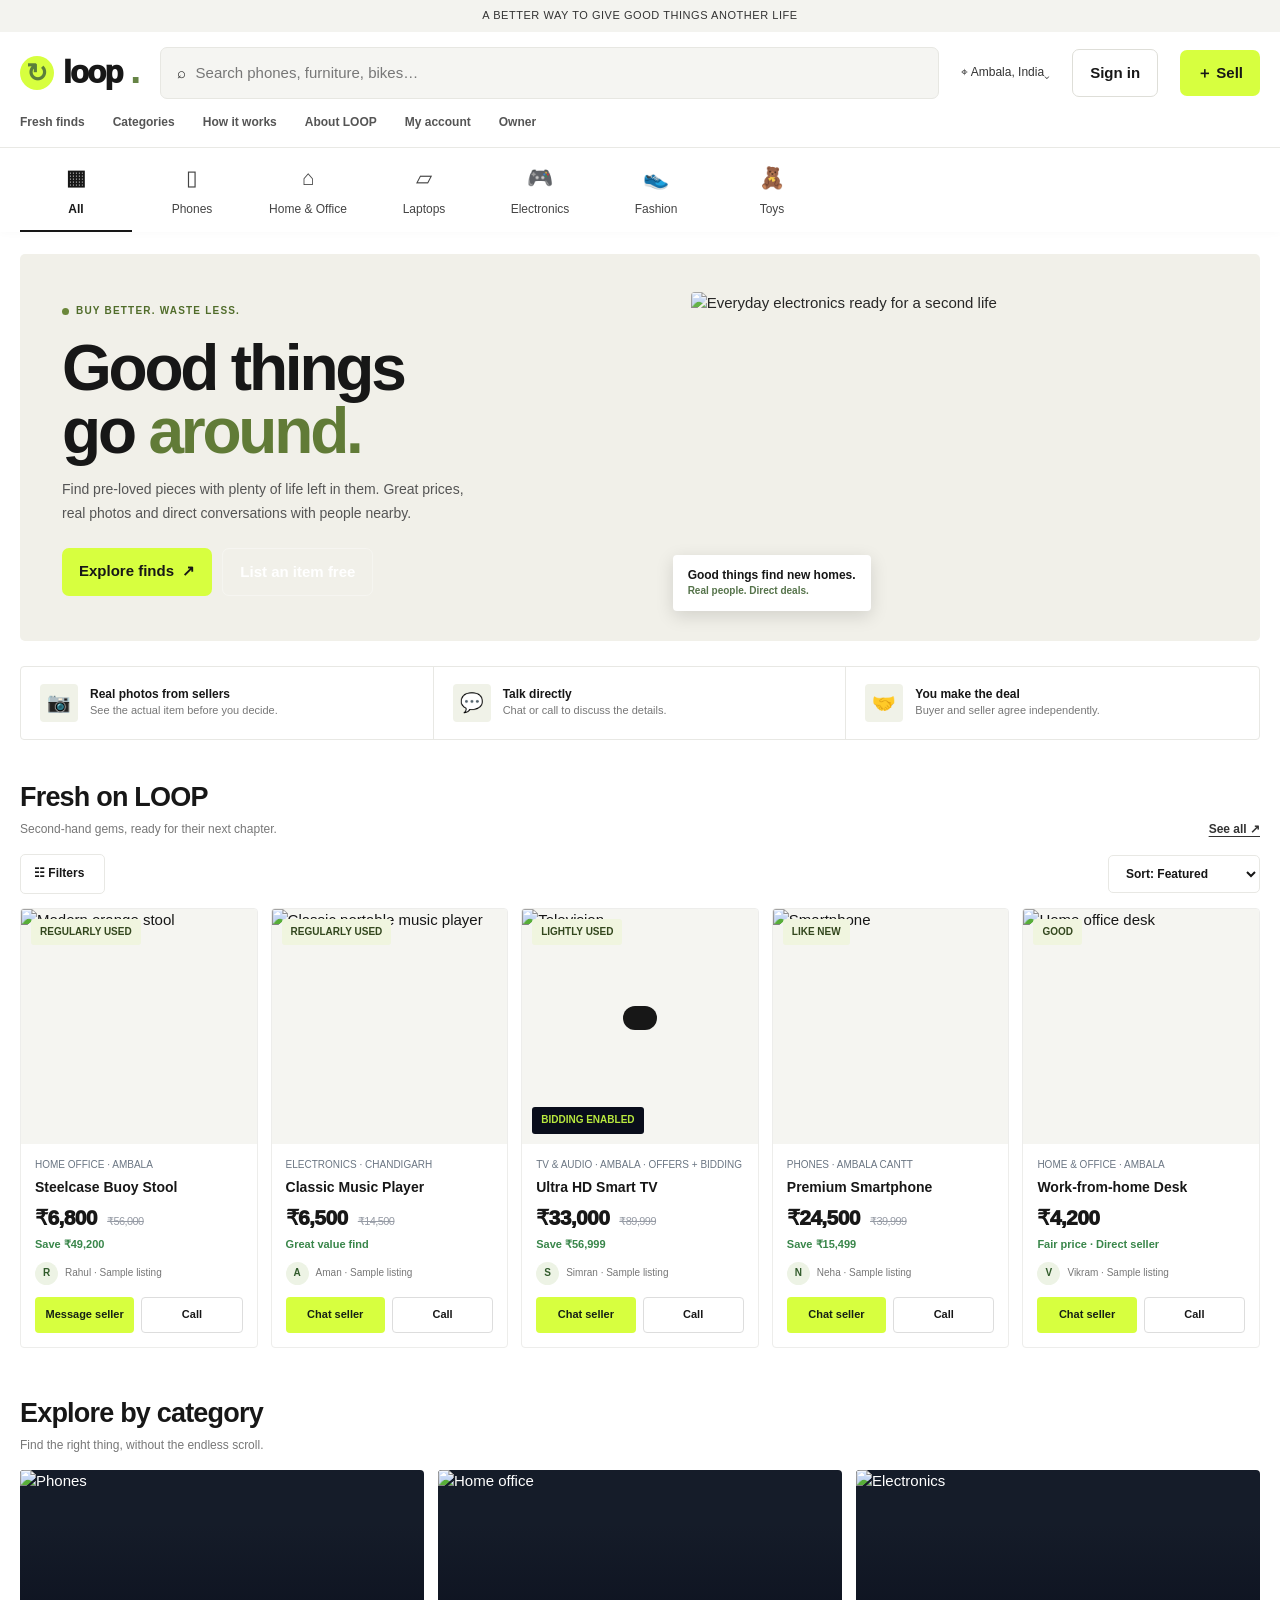
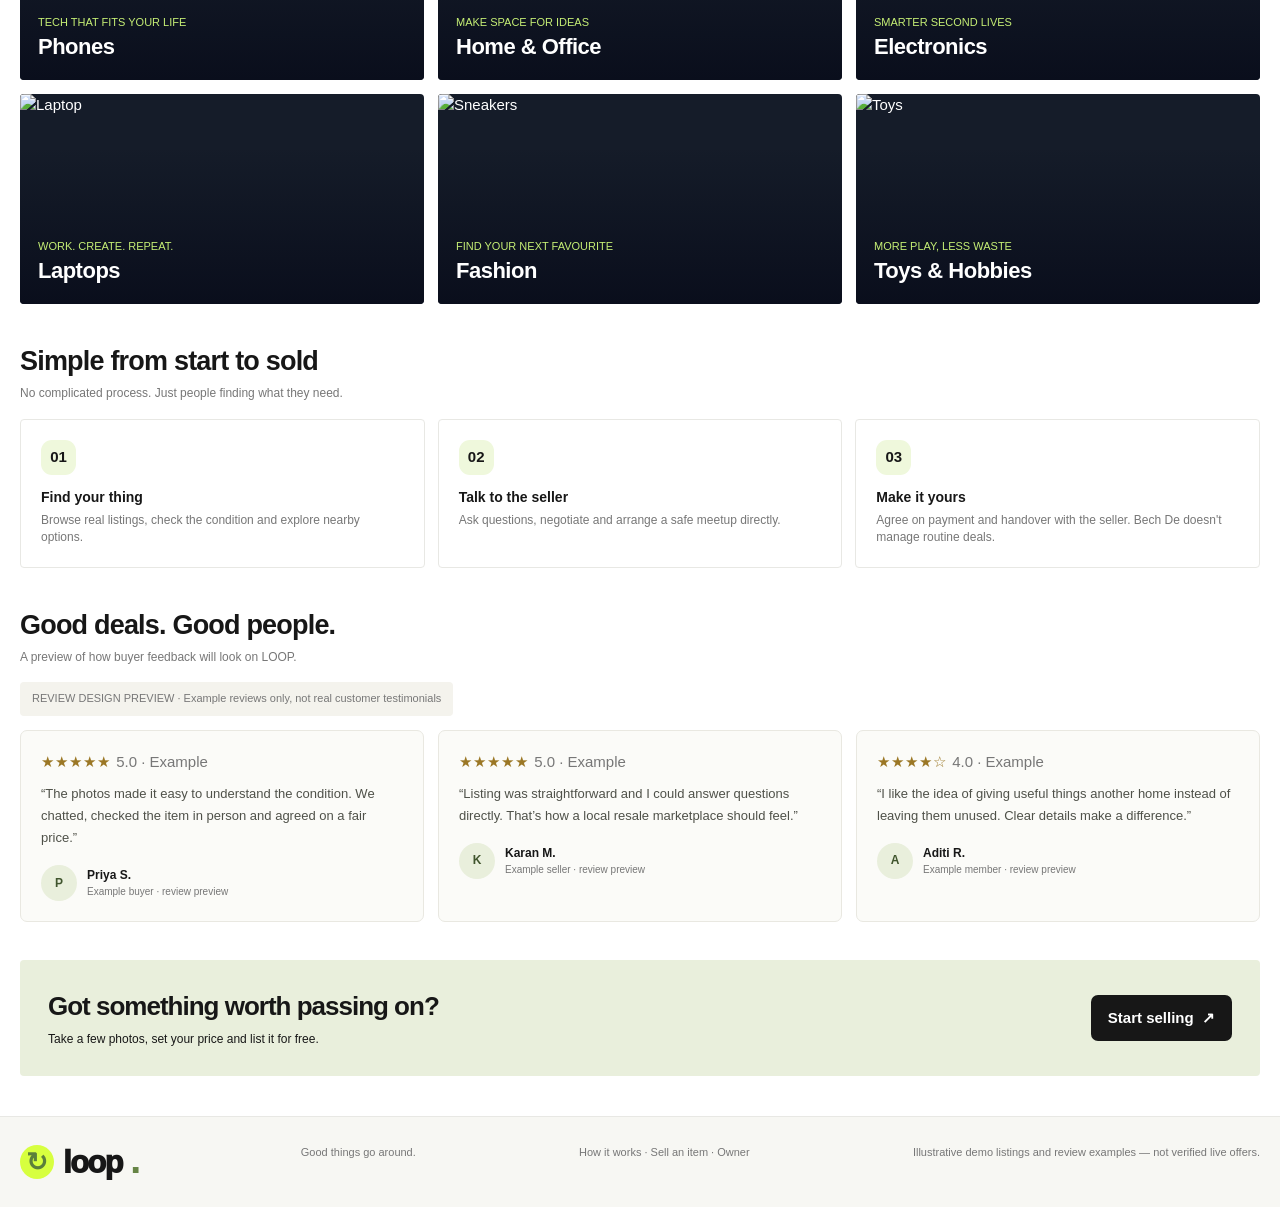
==== index.html @ b50d49a6 "Rebrand storefront to LOOP with demo review section" ====
<!doctype html>
<html lang="en"><head><meta charset="utf-8"><meta name="viewport" content="width=device-width,initial-scale=1"><meta name="theme-color" content="#14251c"><title>LOOP — Good things go around.</title><meta name="description" content="Discover pre-loved finds near you on LOOP. Browse second-hand treasures, compare prices and connect directly with sellers.">
<style>
:root{--navy:#090d1b;--navy2:#121a30;--lime:#b8e83e;--green:#70bd4b;--ink:#151a27;--muted:#727988;--line:#e8eaf0;--paper:#fff;--bg:#f7f8fa}*{box-sizing:border-box}body{margin:0;background:var(--bg);color:var(--ink);font:15px/1.45 Inter,system-ui,-apple-system,Arial,sans-serif}a{color:inherit;text-decoration:none}button,input{font:inherit}button{cursor:pointer}.wrap{width:min(1240px,calc(100% - 32px));margin:auto}.topline{background:#070a14;color:#d7dce6;text-align:center;padding:7px 12px;font-size:11px;letter-spacing:.3px}.header{background:linear-gradient(110deg,#080b16,#121a30 75%,#263b26);color:#fff;position:sticky;top:0;z-index:50;box-shadow:0 5px 18px #0002}.headrow{display:flex;align-items:center;gap:18px;min-height:76px}.brand{font-size:30px;line-height:1;font-weight:950;letter-spacing:-1.8px;white-space:nowrap}.brand span{color:var(--lime)}.search{display:flex;align-items:center;gap:10px;flex:1;background:#ffffff12;border:1px solid #ffffff26;border-radius:30px;padding:0 17px}.search input{width:100%;background:transparent;border:0;outline:0;color:#fff;padding:13px 0}.search input::placeholder{color:#c0c6d4}.location{color:#e0e4ed;font-size:12px;white-space:nowrap}.btn{border:0;border-radius:25px;padding:12px 17px;font-weight:800}.lime{background:var(--lime);color:#101526}.light{background:#fff;color:#121827}.ghost{background:transparent;color:#fff;border:1px solid #ffffff45}.mobile-menu{display:none;background:none;color:white;border:0;font-size:25px}.nav{display:flex;gap:26px;align-items:center;overflow:auto;padding:0 0 15px;color:#d5d9e4;font-size:12px;font-weight:750;white-space:nowrap}.nav a:hover{color:var(--lime)}.categorybar{background:var(--navy);color:#fff;border-top:1px solid #ffffff12;position:sticky;top:76px;z-index:40}.categories{display:flex;justify-content:space-between;gap:10px;overflow:auto}.category{min-width:100px;text-align:center;padding:17px 10px 13px;color:#c8cbd5;font-size:12px;border-bottom:3px solid transparent}.category .emoji{display:block;font-size:22px;margin-bottom:7px}.category.active{border-color:#fff;color:#fff}.category:hover{color:var(--lime)}.hero{margin:18px auto 28px;display:grid;grid-template-columns:1fr .9fr;min-height:330px;border-radius:24px;overflow:hidden;background:radial-gradient(ellipse at 95% 10%,#8acb352e,transparent 30%),linear-gradient(115deg,#080b17,#121b32 75%,#263b29);color:#fff}.hero-copy{padding:40px 38px;align-self:center}.eyebrow{display:inline-flex;align-items:center;gap:7px;color:var(--lime);font-size:10px;font-weight:900;letter-spacing:1.5px;text-transform:uppercase}.dot{width:7px;height:7px;background:var(--lime);border-radius:50%}.hero h1{font-size:clamp(42px,5vw,68px);line-height:.98;letter-spacing:-3px;margin:16px 0}.hero h1 span{color:var(--lime)}.hero p{max-width:420px;color:#c5cad6;font-size:14px}.actions{display:flex;gap:10px;flex-wrap:wrap;margin-top:22px}.hero-visual{position:relative;min-height:300px;padding:20px 20px 20px 0;display:grid;place-items:center}.hero-visual img{width:100%;height:290px;object-fit:cover;border-radius:16px;opacity:.92}.float-card{position:absolute;bottom:32px;left:2px;background:#fff;color:var(--ink);padding:12px 15px;border-radius:13px;box-shadow:0 10px 30px #0003;font-size:12px;font-weight:800}.float-card small{display:block;color:#55734a;font-weight:600}.trustrow{display:grid;grid-template-columns:repeat(3,1fr);background:#fff;border:1px solid var(--line);border-radius:16px;margin-bottom:34px}.trust{padding:15px 18px;display:flex;align-items:center;gap:12px;border-right:1px solid var(--line)}.trust:last-child{border:0}.trust .icon{width:38px;height:38px;border-radius:12px;background:#eff8dc;display:grid;place-items:center;font-size:19px}.trust strong{display:block;font-size:12px}.trust small{display:block;color:var(--muted);font-size:11px}.section{margin:34px auto}.sectionhead{display:flex;justify-content:space-between;align-items:end;margin-bottom:16px}.toolsrow{display:flex;gap:8px;align-items:center;flex-wrap:wrap;margin:0 0 14px}.filterbtn,.sortselect{border:1px solid var(--line);background:#fff;color:var(--ink);border-radius:10px;padding:10px 13px;font-size:12px;font-weight:800}.filterbtn{display:flex;gap:7px;align-items:center}.sortselect{margin-left:auto}.filterpanel{display:none;background:#fff;border:1px solid var(--line);border-radius:14px;padding:14px;margin-bottom:14px}.filterpanel.open{display:block}.filtergrid{display:grid;grid-template-columns:repeat(3,minmax(0,1fr));gap:12px}.filtergrid label{display:block;font-size:11px;font-weight:800;margin-bottom:5px}.filtergrid input,.filtergrid select{width:100%;border:1px solid var(--line);border-radius:8px;padding:10px;background:#fff}.filteractions{display:flex;justify-content:flex-end;gap:8px;margin-top:12px}.filteractions button{border-radius:8px;padding:10px 14px;font-size:12px;font-weight:800;border:0}.applyfilters{background:var(--lime)}.clearfilters{background:#f0f2f5}.sectionhead h2{margin:0;font-size:25px;letter-spacing:-.8px}.sectionhead p{margin:4px 0 0;color:var(--muted);font-size:12px}.seeall{color:#245d9b;font-size:12px;font-weight:850}.crazy{display:grid;grid-auto-flow:column;grid-auto-columns:minmax(190px,1fr);gap:15px;overflow-x:auto;padding-bottom:8px}.product{background:#fff;border:1px solid var(--line);border-radius:17px;overflow:hidden;min-width:0;transition:transform .18s,box-shadow .18s}.product:hover{transform:translateY(-3px);box-shadow:0 12px 28px #15203b12}.product-image{height:220px;position:relative;background:#eceff2;display:block}.product-image img{width:100%;height:100%;object-fit:cover}.condition{position:absolute;top:10px;left:10px;background:#e1f6a9;color:#24391b;border-radius:8px;padding:6px 9px;font-size:10px;font-weight:900}.heart{position:absolute;right:10px;top:10px;border:0;border-radius:50%;width:34px;height:34px;background:#fff;font-size:18px}.product-info{padding:13px}.product-cat{font-size:10px;color:#6b7683}.product h3{font-size:14px;line-height:1.3;margin:6px 0 7px}.price{font-size:21px;font-weight:950;letter-spacing:-.5px}.oldprice{font-size:11px;color:#969ba5;text-decoration:line-through;font-weight:500;margin-left:5px}.save{color:#39864a;font-size:11px;font-weight:750;margin-top:3px}.sellerline{display:flex;align-items:center;gap:7px;margin-top:9px;font-size:10px;color:var(--muted)}.avatar{width:23px;height:23px;border-radius:50%;display:grid;place-items:center;background:#edf3e5;color:#315b2b;font-weight:900}.product-actions{display:flex;gap:7px;margin-top:12px}.product-actions button{flex:1;border-radius:8px;padding:9px 5px;font-size:11px;font-weight:800}.chat{border:0;background:var(--lime);color:#162116}.call{background:white;border:1px solid var(--line);color:var(--ink)}.categorygrid{display:grid;grid-template-columns:repeat(3,1fr);gap:14px}.categorytile{height:210px;position:relative;border-radius:17px;overflow:hidden;background:#151c29;color:#fff}.categorytile img{width:100%;height:100%;object-fit:cover;transition:transform .3s}.categorytile:hover img{transform:scale(1.04)}.categorytile:after{content:"";position:absolute;inset:25% 0 0;background:linear-gradient(transparent,#090d1bed)}.tiletext{position:absolute;z-index:1;bottom:17px;left:18px}.tiletext small{color:#c6ef75;font-size:11px}.tiletext strong{display:block;font-size:22px;letter-spacing:-.5px}.steps{display:grid;grid-template-columns:repeat(3,1fr);gap:13px}.step{background:#fff;border:1px solid var(--line);border-radius:15px;padding:20px}.step b{display:grid;place-items:center;width:35px;height:35px;border-radius:11px;background:#eff8dc}.step h3{font-size:14px;margin:12px 0 5px}.step p{font-size:12px;color:var(--muted);margin:0}.sellbanner{background:var(--lime);border-radius:20px;padding:28px;display:flex;align-items:center;justify-content:space-between;gap:20px}.sellbanner h2{margin:0;font-size:26px;letter-spacing:-1px}.sellbanner p{margin:5px 0 0;font-size:12px}.darkbtn{background:var(--navy);color:#fff}.footer{background:#fff;border-top:1px solid var(--line);margin-top:40px;padding:28px 0;color:var(--muted);font-size:11px}.footrow{display:flex;justify-content:space-between;gap:18px;flex-wrap:wrap}.toast{position:fixed;bottom:20px;left:50%;transform:translate(-50%,150px);transition:.2s;background:var(--navy);color:#fff;padding:12px 17px;border-radius:12px;z-index:20;max-width:90%;text-align:center}.toast.show{transform:translate(-50%,0)}@media(max-width:800px){.header{position:sticky;top:0}.categorybar{top:62px}.wrap{width:calc(100% - 24px)}.headrow{gap:10px;min-height:68px}.brand{font-size:25px}.location,.signin{display:none}.mobile-menu{display:block}.nav{gap:18px}.hero{grid-template-columns:1fr}.hero-copy{padding:30px 24px 5px}.hero h1{font-size:51px}.hero-visual{min-height:240px;padding:14px}.hero-visual img{height:220px}.float-card{left:25px;bottom:25px}.trustrow{grid-template-columns:1fr}.trust{border-right:0;border-bottom:1px solid var(--line)}.trust:last-child{border-bottom:0}.categorygrid{grid-template-columns:repeat(2,1fr)}.categorytile{height:185px}.steps{grid-template-columns:1fr}}@media(max-width:520px){.filtergrid{grid-template-columns:1fr}.topline{display:none}.categorybar{top:62px}.topline{font-size:10px}.headrow{min-height:62px}.search{padding:0 12px}.search input{font-size:12px}.nav{padding-bottom:12px;font-size:11px}.category{min-width:76px;padding:13px 7px 10px;font-size:10px}.category .emoji{font-size:20px}.hero{margin-top:12px;border-radius:18px}.hero-copy{padding:25px 18px 2px}.hero h1{font-size:47px;letter-spacing:-2.4px}.hero p{font-size:13px}.hero-visual{min-height:210px}.hero-visual img{height:195px}.float-card{font-size:10px}.sectionhead h2{font-size:22px}.crazy{grid-auto-columns:68%;gap:10px}.product-image{height:205px}.categorygrid{gap:9px}.categorytile{height:170px;border-radius:13px}.tiletext{left:12px;bottom:12px}.tiletext strong{font-size:18px}.sellbanner{padding:21px;align-items:flex-start;flex-direction:column}.sellbanner h2{font-size:23px}}

/* LOOP marketplace refresh — clean editorial design, real photography, existing functionality retained */
:root{--navy:#171717;--navy2:#292929;--lime:#d7ff3f;--green:#5c7c37;--ink:#171717;--muted:#777;--line:#e8e8e4;--bg:#fff;--paper:#fff}
body{background:#fff;color:#171717;font-family:Inter,Arial,sans-serif}
.topline{background:#f3f3ef;color:#333;padding:8px 12px;font-size:11px;letter-spacing:.55px}
.header{background:#fff;color:#171717;box-shadow:0 1px 0 #e9e9e5;position:sticky;top:0}
.headrow{min-height:82px;gap:22px}
.brand{color:#171717;font-size:31px;letter-spacing:-1.7px;display:flex;align-items:center;gap:9px}
.brand span{color:#5b7f3b}
.search{background:#f5f5f2;border:1px solid #e7e7e2;border-radius:7px;padding:0 16px;color:#222}
.search input{color:#171717;padding:14px 0}
.search input::placeholder{color:#777}
.location{color:#333;font-size:12px}
.btn{border-radius:7px}
.lime{background:#d7ff3f;color:#171717}
.light{background:#fff;color:#171717;border:1px solid #deded8}
.ghost{color:#fff;border-color:#ffffff55}
.nav{padding:0 0 16px;color:#555;gap:28px}
.nav a:hover{color:#57722d}
.categorybar{background:#fff;color:#171717;border-top:1px solid #eee;box-shadow:0 2px 8px #00000005;top:82px}
.categories{justify-content:flex-start;gap:4px}
.category{min-width:112px;color:#444;padding:15px 12px 12px;border-bottom:2px solid transparent}
.category .emoji{font-size:21px;filter:grayscale(.2)}
.category.active{border-color:#171717;color:#171717;font-weight:900}
.category:hover{color:#5b782e}
.hero{margin:22px auto 25px;min-height:350px;border-radius:5px;background:#f1f0e9;color:#171717;grid-template-columns:1fr .9fr;overflow:hidden}
.hero-copy{padding:45px 42px}
.eyebrow{color:#506c2a;letter-spacing:1.2px}
.dot{background:#6b873a}
.hero h1{font-size:clamp(43px,5vw,66px);letter-spacing:-3.2px}
.hero h1 span{color:#617b37}
.hero p{color:#555;line-height:1.7}
.hero-visual{padding:18px;min-height:320px}
.hero-visual img{height:310px;border-radius:4px;object-fit:cover}
.float-card{left:0;bottom:30px;border-radius:4px;box-shadow:0 5px 18px #0002}
.trustrow{border-radius:4px;box-shadow:none}
.trust{padding:17px 19px}
.trust .icon{border-radius:4px;background:#f0f2e8}
.section{margin:38px auto}
.sectionhead h2{font-size:27px;letter-spacing:-.8px}
.sectionhead p{color:#777}
.seeall{color:#333;text-decoration:underline;text-underline-offset:3px}
.filterbtn,.sortselect{border-radius:5px}
.filterpanel{border-radius:5px}
.crazy{grid-auto-columns:minmax(205px,1fr);gap:13px}
.product{border:1px solid #ededeb;border-radius:4px;box-shadow:none}
.product:hover{transform:translateY(-2px);box-shadow:0 7px 22px #0000000c}
.product-image{height:235px;background:#f5f5f1}
.condition{border-radius:3px;background:#f0f5df;color:#33471e}
.heart{border:1px solid #eee}
.product-info{padding:14px}
.product h3{font-size:14px;font-weight:650}
.price{font-size:21px;letter-spacing:-.6px}
.product-actions button{border-radius:4px}
.chat{background:#d7ff3f}
.call{border-color:#ddd}
.categorytile{border-radius:4px}
.steps .step{border-radius:4px}
.sellbanner{background:#e9efdc;border-radius:4px}
.darkbtn{background:#171717;color:#fff}
.footer{background:#f7f7f3}
@media(max-width:800px){
 .headrow{min-height:68px}
 .categorybar{top:68px}
 .hero{grid-template-columns:1fr}
 .hero-copy{padding:30px 24px 8px}
 .hero-visual{padding:14px;min-height:235px}
 .hero-visual img{height:220px}
}
@media(max-width:520px){
 .headrow{min-height:62px}
 .categorybar{top:62px}
 .hero{margin-top:12px}
 .hero-copy{padding:25px 18px 3px}
 .hero h1{font-size:47px}
 .hero-visual{min-height:210px}
 .hero-visual img{height:195px}
 .crazy{grid-auto-columns:72%;gap:10px}
 .product-image{height:205px}
}

.loopmark{display:inline-grid;place-items:center;width:34px;height:34px;border-radius:50%;background:#d7ff3f;color:#18231a;font-size:26px;font-weight:900;line-height:1;letter-spacing:0}.brand>span:last-child{color:#668445}.reviewgrid{display:grid;grid-template-columns:repeat(3,1fr);gap:14px}.reviewcard{border:1px solid #e9e8e1;background:#fbfbf8;padding:20px;border-radius:7px}.reviewcard p{font-size:13px;line-height:1.7;color:#4f5149;margin:10px 0 16px}.reviewby{display:flex;align-items:center;gap:10px;font-size:12px;font-weight:800}.reviewby small{display:block;color:#777;font-weight:500}.reviewavatar{width:36px;height:36px;border-radius:50%;display:grid;place-items:center;background:#e9efdc;color:#40552d;font-weight:900}.demo-note{font-size:11px;color:#777;background:#f4f3ed;padding:9px 12px;border-radius:4px;display:inline-block;margin-bottom:14px}.stars{color:#9b7725;letter-spacing:1px}@media(max-width:800px){.reviewgrid{grid-template-columns:1fr}}</style></head><body>
<div class="topline">A BETTER WAY TO GIVE GOOD THINGS ANOTHER LIFE</div>
<header class="header"><div class="wrap"><div class="headrow"><a class="brand" href="index.html"><span class="loopmark" aria-hidden="true">↻</span>loop<span>.</span></a><label class="search">⌕ <input id="search" placeholder="Search phones, furniture, bikes…"></label><div class="location">⌖ <span id="locLabel">Ambala, India</span>⌄</div><a class="btn light signin" href="auth.html">Sign in</a><a class="btn lime" href="seller.html">＋ Sell</a><button class="mobile-menu" onclick="toast('Menu: Browse · Sell · Help · My account')" aria-label="Open menu">☰</button></div><nav class="nav"><a href="#fresh">Fresh finds</a><a href="#categories">Categories</a><a href="#how">How it works</a><a href="workflow.html">About LOOP</a><a href="account.html">My account</a><a href="admin.html">Owner</a></nav></div></header>
<div class="categorybar"><div class="wrap categories"><a class="category active" data-filter="all" href="#fresh"><span class="emoji">▦</span>All</a><a class="category" data-filter="phones" href="#fresh"><span class="emoji">▯</span>Phones</a><a class="category" data-filter="home" href="#fresh"><span class="emoji">⌂</span>Home & Office</a><a class="category" data-filter="laptops" href="#fresh"><span class="emoji">▱</span>Laptops</a><a class="category" data-filter="electronics" href="#fresh"><span class="emoji">🎮</span>Electronics</a><a class="category" data-filter="fashion" href="#fresh"><span class="emoji">👟</span>Fashion</a><a class="category" data-filter="toys" href="#fresh"><span class="emoji">🧸</span>Toys</a></div></div>
<main class="wrap">
<section class="hero"><div class="hero-copy"><div class="eyebrow"><span class="dot"></span> BUY BETTER. WASTE LESS.</div><h1>Good things<br>go <span>around.</span></h1><p>Find pre-loved pieces with plenty of life left in them. Great prices, real photos and direct conversations with people nearby.</p><div class="actions"><a class="btn lime" href="#fresh">Explore finds&nbsp; ↗</a><a class="btn ghost" href="seller.html">List an item free</a></div></div><div class="hero-visual"><img src="https://images.unsplash.com/photo-1498049794561-7780e7231661?auto=format&fit=crop&w=1100&q=85" alt="Everyday electronics ready for a second life"><div class="float-card">Good things find new homes.<small>Real people. Direct deals.</small></div></div></section>
<div class="trustrow"><div class="trust"><div class="icon">📷</div><div><strong>Real photos from sellers</strong><small>See the actual item before you decide.</small></div></div><div class="trust"><div class="icon">💬</div><div><strong>Talk directly</strong><small>Chat or call to discuss the details.</small></div></div><div class="trust"><div class="icon">🤝</div><div><strong>You make the deal</strong><small>Buyer and seller agree independently.</small></div></div></div>
<section class="section" id="fresh"><div class="sectionhead"><div><h2>Fresh on LOOP</h2><p>Second-hand gems, ready for their next chapter.</p></div><a class="seeall" href="#fresh" onclick="clearFilter(event)">See all ↗</a></div><div class="toolsrow"><button class="filterbtn" onclick="toggleFilters()">☷ Filters <span id="filterCount"></span></button><select class="sortselect" id="sortSelect" aria-label="Sort listings" onchange="sortProducts()"><option value="featured">Sort: Featured</option><option value="price-low">Price: Low to high</option><option value="price-high">Price: High to low</option><option value="name">Name: A to Z</option></select></div><div class="filterpanel" id="filterPanel"><div class="filtergrid"><div><label for="minPrice">Minimum price (₹)</label><input id="minPrice" type="number" min="0" placeholder="₹0"></div><div><label for="maxPrice">Maximum price (₹)</label><input id="maxPrice" type="number" min="0" placeholder="No limit"></div><div><label for="conditionFilter">Condition</label><select id="conditionFilter"><option value="">Any condition</option><option value="LIKE NEW">Like new</option><option value="LIGHTLY USED">Lightly used</option><option value="REGULARLY USED">Regularly used</option><option value="GOOD">Good</option></select></div></div><div class="filteractions"><button class="clearfilters" onclick="resetFilters()">Clear all</button><button class="applyfilters" onclick="applyFilters()">Show results</button></div></div><div class="crazy" id="products">
<article class="product" data-category="home" data-name="steelcase buoy orange stool home office chair" data-price="6800" data-condition="REGULARLY USED"><a href="product.html?id=buoy" class="product-image"><img src="https://images.unsplash.com/photo-1592078615290-033ee584e267?auto=format&fit=crop&w=700&q=85" alt="Modern orange stool"><span class="condition">REGULARLY USED</span></a><div class="product-info"><div class="product-cat">HOME OFFICE · AMBALA</div><h3>Steelcase Buoy Stool</h3><div class="price">₹6,800 <span class="oldprice">₹56,000</span></div><div class="save">Save ₹49,200</div><div class="sellerline"><span class="avatar">R</span> Rahul · Sample listing</div><div class="product-actions"><button class="chat" onclick="contact('chat','Rahul')">Message seller</button><button class="call" onclick="contact('call','Rahul')">Call</button></div></div></article>
<article class="product" data-category="electronics" data-name="apple ipod classic music player electronics" data-price="6500" data-condition="REGULARLY USED"><a href="product.html?id=ipod" class="product-image"><img src="https://images.unsplash.com/photo-1593078166038-4a7e8e4b1a13?auto=format&fit=crop&w=700&q=85" alt="Classic portable music player"><span class="condition">REGULARLY USED</span></a><div class="product-info"><div class="product-cat">ELECTRONICS · CHANDIGARH</div><h3>Classic Music Player</h3><div class="price">₹6,500 <span class="oldprice">₹14,500</span></div><div class="save">Great value find</div><div class="sellerline"><span class="avatar">A</span> Aman · Sample listing</div><div class="product-actions"><button class="chat" onclick="contact('chat','Aman')">Chat seller</button><button class="call" onclick="contact('call','Aman')">Call</button></div></div></article>
<article class="product" data-category="electronics" data-name="tcl ultra hd television tv electronics" data-price="33000" data-condition="LIGHTLY USED"><a href="product.html?id=tv&offers=1&bidding=1&start=10000" class="product-image"><img src="https://images.unsplash.com/photo-1593359677879-a4bb92f829d1?auto=format&fit=crop&w=700&q=85" alt="Television"><span class="condition">LIGHTLY USED</span><span class="condition" style="top:auto;bottom:10px;background:#090d1b;color:#b8e83e">BIDDING ENABLED</span></a><div class="product-info"><div class="product-cat">TV & AUDIO · AMBALA · OFFERS + BIDDING</div><h3>Ultra HD Smart TV</h3><div class="price">₹33,000 <span class="oldprice">₹89,999</span></div><div class="save">Save ₹56,999</div><div class="sellerline"><span class="avatar">S</span> Simran · Sample listing</div><div class="product-actions"><button class="chat" onclick="contact('chat','Simran')">Chat seller</button><button class="call" onclick="contact('call','Simran')">Call</button></div></div></article>
<article class="product" data-category="phones" data-name="orange smartphone phone mobile" data-price="24500" data-condition="LIKE NEW"><a href="product.html?id=phone" class="product-image"><img src="https://images.unsplash.com/photo-1592750475338-74b7b21085ab?auto=format&fit=crop&w=700&q=85" alt="Smartphone"><span class="condition">LIKE NEW</span></a><div class="product-info"><div class="product-cat">PHONES · AMBALA CANTT</div><h3>Premium Smartphone</h3><div class="price">₹24,500 <span class="oldprice">₹39,999</span></div><div class="save">Save ₹15,499</div><div class="sellerline"><span class="avatar">N</span> Neha · Sample listing</div><div class="product-actions"><button class="chat" onclick="contact('chat','Neha')">Chat seller</button><button class="call" onclick="contact('call','Neha')">Call</button></div></div></article>
<article class="product" data-category="home" data-name="wooden desk office table furniture" data-price="4200" data-condition="GOOD"><a href="product.html?id=desk" class="product-image"><img src="https://images.unsplash.com/photo-1497366754035-f200968a6e72?auto=format&fit=crop&w=700&q=85" alt="Home office desk"><span class="condition">GOOD</span></a><div class="product-info"><div class="product-cat">HOME & OFFICE · AMBALA</div><h3>Work-from-home Desk</h3><div class="price">₹4,200</div><div class="save">Fair price · Direct seller</div><div class="sellerline"><span class="avatar">V</span> Vikram · Sample listing</div><div class="product-actions"><button class="chat" onclick="contact('chat','Vikram')">Chat seller</button><button class="call" onclick="contact('call','Vikram')">Call</button></div></div></article>
</div></section>
<section class="section" id="categories"><div class="sectionhead"><div><h2>Explore by category</h2><p>Find the right thing, without the endless scroll.</p></div></div><div class="categorygrid"><a class="categorytile" data-jump="phones" href="#fresh"><img src="https://images.unsplash.com/photo-1592750475338-74b7b21085ab?auto=format&fit=crop&w=800&q=80" alt="Phones"><span class="tiletext"><small>TECH THAT FITS YOUR LIFE</small><strong>Phones</strong></span></a><a class="categorytile" data-jump="home" href="#fresh"><img src="https://images.unsplash.com/photo-1497366754035-f200968a6e72?auto=format&fit=crop&w=800&q=80" alt="Home office"><span class="tiletext"><small>MAKE SPACE FOR IDEAS</small><strong>Home & Office</strong></span></a><a class="categorytile" data-jump="electronics" href="#fresh"><img src="https://images.unsplash.com/photo-1593359677879-a4bb92f829d1?auto=format&fit=crop&w=800&q=80" alt="Electronics"><span class="tiletext"><small>SMARTER SECOND LIVES</small><strong>Electronics</strong></span></a><a class="categorytile" data-jump="laptops" href="#fresh"><img src="https://images.unsplash.com/photo-1496181133206-80ce9b88a853?auto=format&fit=crop&w=800&q=80" alt="Laptop"><span class="tiletext"><small>WORK. CREATE. REPEAT.</small><strong>Laptops</strong></span></a><a class="categorytile" data-jump="fashion" href="#fresh"><img src="https://images.unsplash.com/photo-1542291026-7eec264c27ff?auto=format&fit=crop&w=800&q=80" alt="Sneakers"><span class="tiletext"><small>FIND YOUR NEXT FAVOURITE</small><strong>Fashion</strong></span></a><a class="categorytile" data-jump="toys" href="#fresh"><img src="https://images.unsplash.com/photo-1599629954294-14df9ecb6e6e?auto=format&fit=crop&w=800&q=80" alt="Toys"><span class="tiletext"><small>MORE PLAY, LESS WASTE</small><strong>Toys & Hobbies</strong></span></a></div></section>
<section class="section" id="how"><div class="sectionhead"><div><h2>Simple from start to sold</h2><p>No complicated process. Just people finding what they need.</p></div></div><div class="steps"><article class="step"><b>01</b><h3>Find your thing</h3><p>Browse real listings, check the condition and explore nearby options.</p></article><article class="step"><b>02</b><h3>Talk to the seller</h3><p>Ask questions, negotiate and arrange a safe meetup directly.</p></article><article class="step"><b>03</b><h3>Make it yours</h3><p>Agree on payment and handover with the seller. Bech De doesn't manage routine deals.</p></article></div></section>
<section class="section" id="community"><div class="sectionhead"><div><h2>Good deals. Good people.</h2><p>A preview of how buyer feedback will look on LOOP.</p></div></div><div class="demo-note">REVIEW DESIGN PREVIEW · Example reviews only, not real customer testimonials</div><div class="reviewgrid"><article class="reviewcard"><div class="stars">★★★★★ <span style="color:#777;letter-spacing:0">5.0 · Example</span></div><p>“The photos made it easy to understand the condition. We chatted, checked the item in person and agreed on a fair price.”</p><div class="reviewby"><span class="reviewavatar">P</span><span>Priya S.<small>Example buyer · review preview</small></span></div></article><article class="reviewcard"><div class="stars">★★★★★ <span style="color:#777;letter-spacing:0">5.0 · Example</span></div><p>“Listing was straightforward and I could answer questions directly. That’s how a local resale marketplace should feel.”</p><div class="reviewby"><span class="reviewavatar">K</span><span>Karan M.<small>Example seller · review preview</small></span></div></article><article class="reviewcard"><div class="stars">★★★★☆ <span style="color:#777;letter-spacing:0">4.0 · Example</span></div><p>“I like the idea of giving useful things another home instead of leaving them unused. Clear details make a difference.”</p><div class="reviewby"><span class="reviewavatar">A</span><span>Aditi R.<small>Example member · review preview</small></span></div></article></div></section><section class="sellbanner"><div><h2>Got something worth passing on?</h2><p>Take a few photos, set your price and list it for free.</p></div><a class="btn darkbtn" href="seller.html">Start selling&nbsp; ↗</a></section>
</main><footer class="footer"><div class="wrap footrow"><a class="brand" href="index.html"><span class="loopmark" aria-hidden="true">↻</span>loop<span>.</span></a><span>Good things go around.</span><span><a href="workflow.html">How it works</a> · <a href="seller.html">Sell an item</a> · <a href="admin.html">Owner</a></span><span>Illustrative demo listings and review examples — not verified live offers.</span></div></footer><div id="toast" class="toast"></div>
<script>
const toastEl=document.getElementById('toast');let timer;function toast(msg){toastEl.textContent=msg;toastEl.classList.add('show');clearTimeout(timer);timer=setTimeout(()=>toastEl.classList.remove('show'),2600)}function contact(type,name){toast(type==='chat'?'Chat with '+name+' will be available after account setup.':'Seller call will be enabled after verified contact details are connected.')}let activeCategory='all';function filter(cat){activeCategory=cat;document.querySelectorAll('.category[data-filter]').forEach(a=>a.classList.toggle('active',a.dataset.filter===cat));applyFilters()}document.querySelectorAll('[data-filter]').forEach(a=>a.addEventListener('click',()=>filter(a.dataset.filter)));document.querySelectorAll('[data-jump]').forEach(a=>a.addEventListener('click',()=>filter(a.dataset.jump)));document.getElementById('search').addEventListener('input',applyFilters);function toggleFilters(){document.getElementById('filterPanel').classList.toggle('open')}function applyFilters(){const q=document.getElementById('search').value.toLowerCase().trim(),min=Number(document.getElementById('minPrice').value)||0,max=document.getElementById('maxPrice').value===''?Infinity:Number(document.getElementById('maxPrice').value),cond=document.getElementById('conditionFilter').value;document.querySelectorAll('.product').forEach(p=>{const catOk=activeCategory==='all'||p.dataset.category===activeCategory||p.dataset.name.includes(activeCategory);const searchOk=p.dataset.name.includes(q)||p.dataset.category.includes(q);const price=Number(p.dataset.price);const priceOk=price>=min&&price<=max;const condOk=!cond||p.dataset.condition===cond;p.style.display=catOk&&searchOk&&priceOk&&condOk?'':'none'});document.getElementById('filterCount').textContent=(min>0||max<Infinity||cond)?'· active':'';sortProducts()}function sortProducts(){const box=document.getElementById('products'),items=[...box.querySelectorAll('.product')],mode=document.getElementById('sortSelect').value;items.sort((a,b)=>mode==='price-low'?Number(a.dataset.price)-Number(b.dataset.price):mode==='price-high'?Number(b.dataset.price)-Number(a.dataset.price):mode==='name'?a.querySelector('h3').textContent.localeCompare(b.querySelector('h3').textContent):0).forEach(p=>box.appendChild(p))}function resetFilters(){document.getElementById('minPrice').value='';document.getElementById('maxPrice').value='';document.getElementById('conditionFilter').value='';document.getElementById('search').value='';document.getElementById('sortSelect').value='featured';activeCategory='all';document.querySelectorAll('.category[data-filter]').forEach(a=>a.classList.toggle('active',a.dataset.filter==='all'));applyFilters()}function clearFilter(e){e.preventDefault();resetFilters()}
</script><script src="assets/config.js"></script><script type="module" src="assets/marketplace.js"></script></body></html>
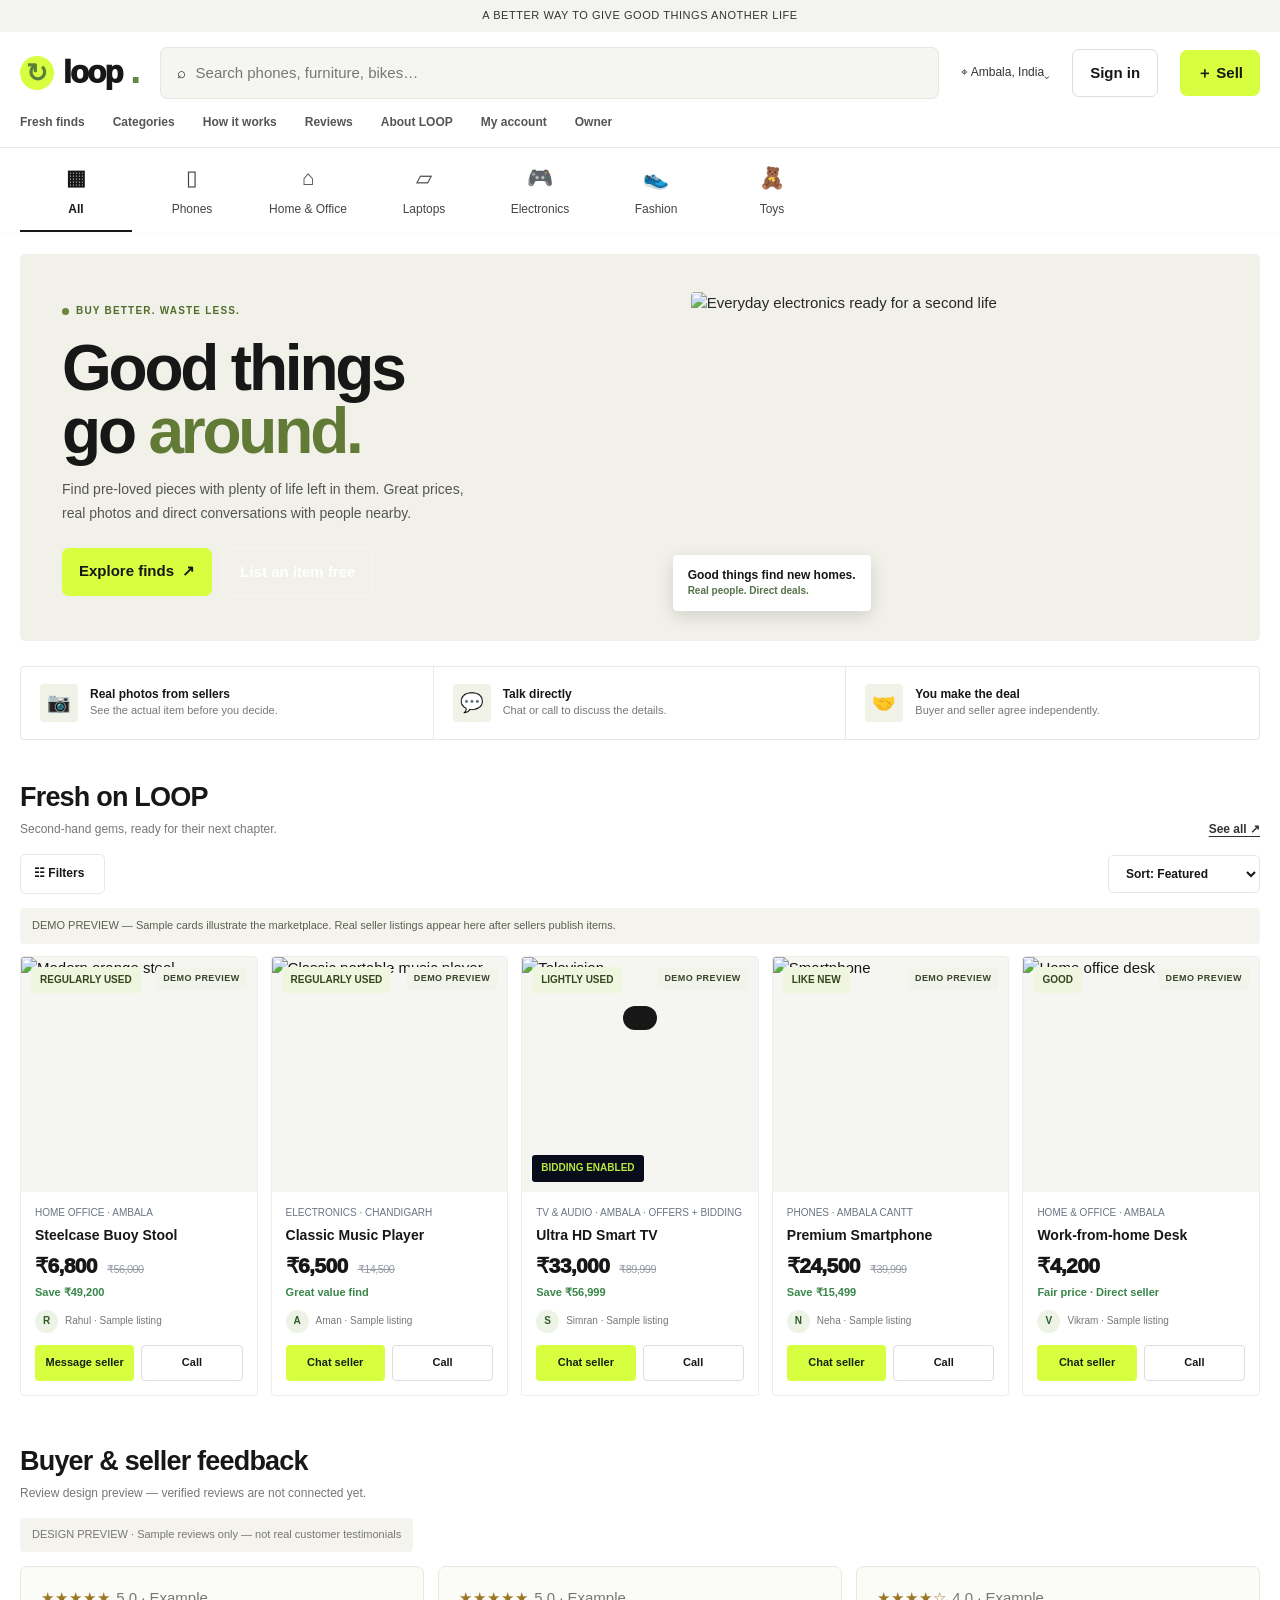
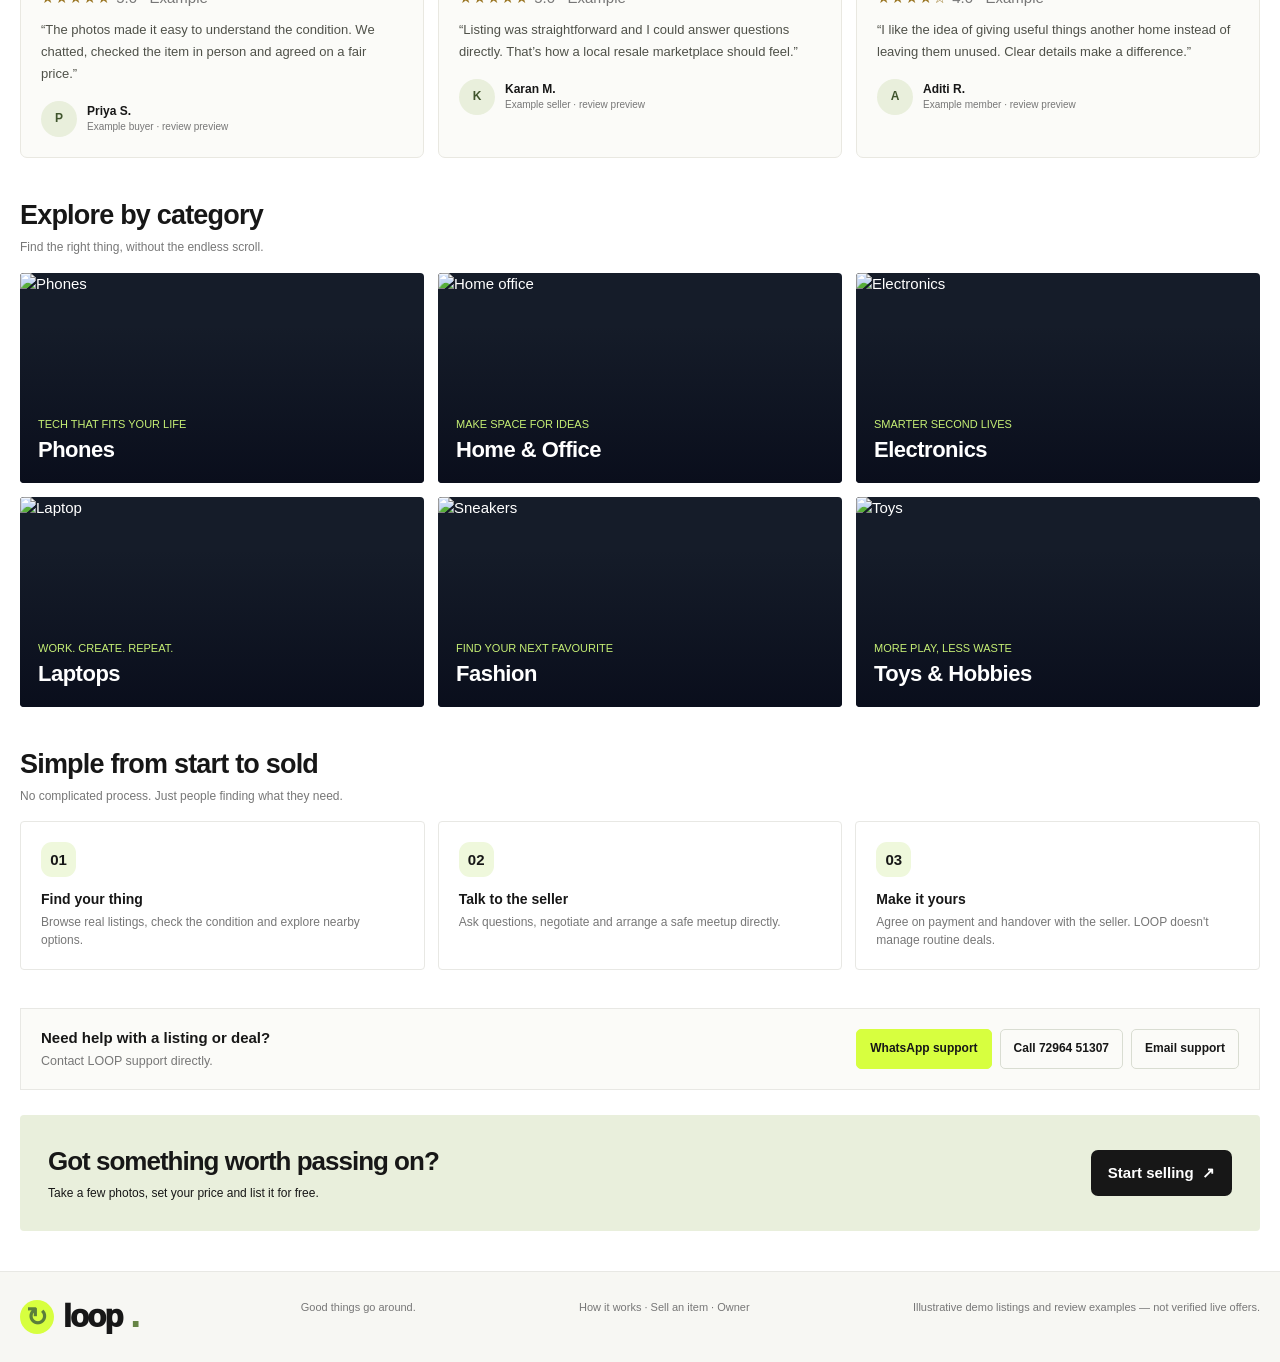
==== commit 7f3c7ded: "Unify LOOP branding, keep demo listings visible, add owner listing controls" ====
--- a/index.html
+++ b/index.html
@@ -83,23 +83,24 @@
  .product-image{height:205px}
 }
 
-.loopmark{display:inline-grid;place-items:center;width:34px;height:34px;border-radius:50%;background:#d7ff3f;color:#18231a;font-size:26px;font-weight:900;line-height:1;letter-spacing:0}.brand>span:last-child{color:#668445}.reviewgrid{display:grid;grid-template-columns:repeat(3,1fr);gap:14px}.reviewcard{border:1px solid #e9e8e1;background:#fbfbf8;padding:20px;border-radius:7px}.reviewcard p{font-size:13px;line-height:1.7;color:#4f5149;margin:10px 0 16px}.reviewby{display:flex;align-items:center;gap:10px;font-size:12px;font-weight:800}.reviewby small{display:block;color:#777;font-weight:500}.reviewavatar{width:36px;height:36px;border-radius:50%;display:grid;place-items:center;background:#e9efdc;color:#40552d;font-weight:900}.demo-note{font-size:11px;color:#777;background:#f4f3ed;padding:9px 12px;border-radius:4px;display:inline-block;margin-bottom:14px}.stars{color:#9b7725;letter-spacing:1px}@media(max-width:800px){.reviewgrid{grid-template-columns:1fr}}</style></head><body>
+.loopmark{display:inline-grid;place-items:center;width:34px;height:34px;border-radius:50%;background:#d7ff3f;color:#18231a;font-size:26px;font-weight:900;line-height:1;letter-spacing:0}.brand>span:last-child{color:#668445}.reviewgrid{display:grid;grid-template-columns:repeat(3,1fr);gap:14px}.reviewcard{border:1px solid #e9e8e1;background:#fbfbf8;padding:20px;border-radius:7px}.reviewcard p{font-size:13px;line-height:1.7;color:#4f5149;margin:10px 0 16px}.reviewby{display:flex;align-items:center;gap:10px;font-size:12px;font-weight:800}.reviewby small{display:block;color:#777;font-weight:500}.reviewavatar{width:36px;height:36px;border-radius:50%;display:grid;place-items:center;background:#e9efdc;color:#40552d;font-weight:900}.demo-note{font-size:11px;color:#777;background:#f4f3ed;padding:9px 12px;border-radius:4px;display:inline-block;margin-bottom:14px}.stars{color:#9b7725;letter-spacing:1px}.listing-status{margin:0 0 12px;padding:10px 12px;border-radius:4px;background:#f4f3ed;color:#5b604f;font-size:11px}.listing-status[hidden]{display:none}.demo-badge{position:absolute;right:10px;top:10px;z-index:4;background:#f2f3ea;color:#39452c;padding:5px 7px;border-radius:3px;font-size:9px;font-weight:900;letter-spacing:.45px}.supportbar{margin:25px auto;padding:18px 20px;border:1px solid #e8e8e4;background:#fbfbf8;display:flex;align-items:center;justify-content:space-between;gap:14px;flex-wrap:wrap}.supportbar strong{display:block}.supportbar small{color:#777}.supportlinks{display:flex;gap:8px;flex-wrap:wrap}.supportlinks a{padding:10px 13px;border:1px solid #d9ddd2;border-radius:5px;font-size:12px;font-weight:800}.supportlinks a.primary{background:#d7ff3f;border-color:#d7ff3f}.listing-status[hidden]{display:none}@media(max-width:800px){.reviewgrid{grid-template-columns:1fr}}</style></head><body>
 <div class="topline">A BETTER WAY TO GIVE GOOD THINGS ANOTHER LIFE</div>
-<header class="header"><div class="wrap"><div class="headrow"><a class="brand" href="index.html"><span class="loopmark" aria-hidden="true">↻</span>loop<span>.</span></a><label class="search">⌕ <input id="search" placeholder="Search phones, furniture, bikes…"></label><div class="location">⌖ <span id="locLabel">Ambala, India</span>⌄</div><a class="btn light signin" href="auth.html">Sign in</a><a class="btn lime" href="seller.html">＋ Sell</a><button class="mobile-menu" onclick="toast('Menu: Browse · Sell · Help · My account')" aria-label="Open menu">☰</button></div><nav class="nav"><a href="#fresh">Fresh finds</a><a href="#categories">Categories</a><a href="#how">How it works</a><a href="workflow.html">About LOOP</a><a href="account.html">My account</a><a href="admin.html">Owner</a></nav></div></header>
+<header class="header"><div class="wrap"><div class="headrow"><a class="brand" href="index.html"><span class="loopmark" aria-hidden="true">↻</span>loop<span>.</span></a><label class="search">⌕ <input id="search" placeholder="Search phones, furniture, bikes…"></label><div class="location">⌖ <span id="locLabel">Ambala, India</span>⌄</div><a class="btn light signin" href="auth.html">Sign in</a><a class="btn lime" href="seller.html">＋ Sell</a><button class="mobile-menu" onclick="toast('Menu: Browse · Sell · Help · My account')" aria-label="Open menu">☰</button></div><nav class="nav"><a href="#fresh">Fresh finds</a><a href="#categories">Categories</a><a href="#how">How it works</a><a href="#community">Reviews</a><a href="workflow.html">About LOOP</a><a href="account.html">My account</a><a href="admin.html">Owner</a></nav></div></header>
 <div class="categorybar"><div class="wrap categories"><a class="category active" data-filter="all" href="#fresh"><span class="emoji">▦</span>All</a><a class="category" data-filter="phones" href="#fresh"><span class="emoji">▯</span>Phones</a><a class="category" data-filter="home" href="#fresh"><span class="emoji">⌂</span>Home & Office</a><a class="category" data-filter="laptops" href="#fresh"><span class="emoji">▱</span>Laptops</a><a class="category" data-filter="electronics" href="#fresh"><span class="emoji">🎮</span>Electronics</a><a class="category" data-filter="fashion" href="#fresh"><span class="emoji">👟</span>Fashion</a><a class="category" data-filter="toys" href="#fresh"><span class="emoji">🧸</span>Toys</a></div></div>
 <main class="wrap">
 <section class="hero"><div class="hero-copy"><div class="eyebrow"><span class="dot"></span> BUY BETTER. WASTE LESS.</div><h1>Good things<br>go <span>around.</span></h1><p>Find pre-loved pieces with plenty of life left in them. Great prices, real photos and direct conversations with people nearby.</p><div class="actions"><a class="btn lime" href="#fresh">Explore finds&nbsp; ↗</a><a class="btn ghost" href="seller.html">List an item free</a></div></div><div class="hero-visual"><img src="https://images.unsplash.com/photo-1498049794561-7780e7231661?auto=format&fit=crop&w=1100&q=85" alt="Everyday electronics ready for a second life"><div class="float-card">Good things find new homes.<small>Real people. Direct deals.</small></div></div></section>
 <div class="trustrow"><div class="trust"><div class="icon">📷</div><div><strong>Real photos from sellers</strong><small>See the actual item before you decide.</small></div></div><div class="trust"><div class="icon">💬</div><div><strong>Talk directly</strong><small>Chat or call to discuss the details.</small></div></div><div class="trust"><div class="icon">🤝</div><div><strong>You make the deal</strong><small>Buyer and seller agree independently.</small></div></div></div>
-<section class="section" id="fresh"><div class="sectionhead"><div><h2>Fresh on LOOP</h2><p>Second-hand gems, ready for their next chapter.</p></div><a class="seeall" href="#fresh" onclick="clearFilter(event)">See all ↗</a></div><div class="toolsrow"><button class="filterbtn" onclick="toggleFilters()">☷ Filters <span id="filterCount"></span></button><select class="sortselect" id="sortSelect" aria-label="Sort listings" onchange="sortProducts()"><option value="featured">Sort: Featured</option><option value="price-low">Price: Low to high</option><option value="price-high">Price: High to low</option><option value="name">Name: A to Z</option></select></div><div class="filterpanel" id="filterPanel"><div class="filtergrid"><div><label for="minPrice">Minimum price (₹)</label><input id="minPrice" type="number" min="0" placeholder="₹0"></div><div><label for="maxPrice">Maximum price (₹)</label><input id="maxPrice" type="number" min="0" placeholder="No limit"></div><div><label for="conditionFilter">Condition</label><select id="conditionFilter"><option value="">Any condition</option><option value="LIKE NEW">Like new</option><option value="LIGHTLY USED">Lightly used</option><option value="REGULARLY USED">Regularly used</option><option value="GOOD">Good</option></select></div></div><div class="filteractions"><button class="clearfilters" onclick="resetFilters()">Clear all</button><button class="applyfilters" onclick="applyFilters()">Show results</button></div></div><div class="crazy" id="products">
-<article class="product" data-category="home" data-name="steelcase buoy orange stool home office chair" data-price="6800" data-condition="REGULARLY USED"><a href="product.html?id=buoy" class="product-image"><img src="https://images.unsplash.com/photo-1592078615290-033ee584e267?auto=format&fit=crop&w=700&q=85" alt="Modern orange stool"><span class="condition">REGULARLY USED</span></a><div class="product-info"><div class="product-cat">HOME OFFICE · AMBALA</div><h3>Steelcase Buoy Stool</h3><div class="price">₹6,800 <span class="oldprice">₹56,000</span></div><div class="save">Save ₹49,200</div><div class="sellerline"><span class="avatar">R</span> Rahul · Sample listing</div><div class="product-actions"><button class="chat" onclick="contact('chat','Rahul')">Message seller</button><button class="call" onclick="contact('call','Rahul')">Call</button></div></div></article>
-<article class="product" data-category="electronics" data-name="apple ipod classic music player electronics" data-price="6500" data-condition="REGULARLY USED"><a href="product.html?id=ipod" class="product-image"><img src="https://images.unsplash.com/photo-1593078166038-4a7e8e4b1a13?auto=format&fit=crop&w=700&q=85" alt="Classic portable music player"><span class="condition">REGULARLY USED</span></a><div class="product-info"><div class="product-cat">ELECTRONICS · CHANDIGARH</div><h3>Classic Music Player</h3><div class="price">₹6,500 <span class="oldprice">₹14,500</span></div><div class="save">Great value find</div><div class="sellerline"><span class="avatar">A</span> Aman · Sample listing</div><div class="product-actions"><button class="chat" onclick="contact('chat','Aman')">Chat seller</button><button class="call" onclick="contact('call','Aman')">Call</button></div></div></article>
-<article class="product" data-category="electronics" data-name="tcl ultra hd television tv electronics" data-price="33000" data-condition="LIGHTLY USED"><a href="product.html?id=tv&offers=1&bidding=1&start=10000" class="product-image"><img src="https://images.unsplash.com/photo-1593359677879-a4bb92f829d1?auto=format&fit=crop&w=700&q=85" alt="Television"><span class="condition">LIGHTLY USED</span><span class="condition" style="top:auto;bottom:10px;background:#090d1b;color:#b8e83e">BIDDING ENABLED</span></a><div class="product-info"><div class="product-cat">TV & AUDIO · AMBALA · OFFERS + BIDDING</div><h3>Ultra HD Smart TV</h3><div class="price">₹33,000 <span class="oldprice">₹89,999</span></div><div class="save">Save ₹56,999</div><div class="sellerline"><span class="avatar">S</span> Simran · Sample listing</div><div class="product-actions"><button class="chat" onclick="contact('chat','Simran')">Chat seller</button><button class="call" onclick="contact('call','Simran')">Call</button></div></div></article>
-<article class="product" data-category="phones" data-name="orange smartphone phone mobile" data-price="24500" data-condition="LIKE NEW"><a href="product.html?id=phone" class="product-image"><img src="https://images.unsplash.com/photo-1592750475338-74b7b21085ab?auto=format&fit=crop&w=700&q=85" alt="Smartphone"><span class="condition">LIKE NEW</span></a><div class="product-info"><div class="product-cat">PHONES · AMBALA CANTT</div><h3>Premium Smartphone</h3><div class="price">₹24,500 <span class="oldprice">₹39,999</span></div><div class="save">Save ₹15,499</div><div class="sellerline"><span class="avatar">N</span> Neha · Sample listing</div><div class="product-actions"><button class="chat" onclick="contact('chat','Neha')">Chat seller</button><button class="call" onclick="contact('call','Neha')">Call</button></div></div></article>
-<article class="product" data-category="home" data-name="wooden desk office table furniture" data-price="4200" data-condition="GOOD"><a href="product.html?id=desk" class="product-image"><img src="https://images.unsplash.com/photo-1497366754035-f200968a6e72?auto=format&fit=crop&w=700&q=85" alt="Home office desk"><span class="condition">GOOD</span></a><div class="product-info"><div class="product-cat">HOME & OFFICE · AMBALA</div><h3>Work-from-home Desk</h3><div class="price">₹4,200</div><div class="save">Fair price · Direct seller</div><div class="sellerline"><span class="avatar">V</span> Vikram · Sample listing</div><div class="product-actions"><button class="chat" onclick="contact('chat','Vikram')">Chat seller</button><button class="call" onclick="contact('call','Vikram')">Call</button></div></div></article>
+<section class="section" id="fresh"><div class="sectionhead"><div><h2>Fresh on LOOP</h2><p>Second-hand gems, ready for their next chapter.</p></div><a class="seeall" href="#fresh" onclick="clearFilter(event)">See all ↗</a></div><div class="toolsrow"><button class="filterbtn" onclick="toggleFilters()">☷ Filters <span id="filterCount"></span></button><select class="sortselect" id="sortSelect" aria-label="Sort listings" onchange="sortProducts()"><option value="featured">Sort: Featured</option><option value="price-low">Price: Low to high</option><option value="price-high">Price: High to low</option><option value="name">Name: A to Z</option></select></div><div class="filterpanel" id="filterPanel"><div class="filtergrid"><div><label for="minPrice">Minimum price (₹)</label><input id="minPrice" type="number" min="0" placeholder="₹0"></div><div><label for="maxPrice">Maximum price (₹)</label><input id="maxPrice" type="number" min="0" placeholder="No limit"></div><div><label for="conditionFilter">Condition</label><select id="conditionFilter"><option value="">Any condition</option><option value="LIKE NEW">Like new</option><option value="LIGHTLY USED">Lightly used</option><option value="REGULARLY USED">Regularly used</option><option value="GOOD">Good</option></select></div></div><div class="filteractions"><button class="clearfilters" onclick="resetFilters()">Clear all</button><button class="applyfilters" onclick="applyFilters()">Show results</button></div></div><p id="listingStatus" class="listing-status">DEMO PREVIEW — Sample cards illustrate the marketplace. Real seller listings appear here after sellers publish items.</p><div class="crazy" id="products">
+<article class="product" data-category="home" data-name="steelcase buoy orange stool home office chair" data-price="6800" data-condition="REGULARLY USED"><a href="product.html?id=buoy" class="product-image"><span class="demo-badge">DEMO PREVIEW</span><img src="https://images.unsplash.com/photo-1592078615290-033ee584e267?auto=format&fit=crop&w=700&q=85" alt="Modern orange stool"><span class="condition">REGULARLY USED</span></a><div class="product-info"><div class="product-cat">HOME OFFICE · AMBALA</div><h3>Steelcase Buoy Stool</h3><div class="price">₹6,800 <span class="oldprice">₹56,000</span></div><div class="save">Save ₹49,200</div><div class="sellerline"><span class="avatar">R</span> Rahul · Sample listing</div><div class="product-actions"><button class="chat" onclick="contact('chat','Rahul')">Message seller</button><button class="call" onclick="contact('call','Rahul')">Call</button></div></div></article>
+<article class="product" data-category="electronics" data-name="apple ipod classic music player electronics" data-price="6500" data-condition="REGULARLY USED"><a href="product.html?id=ipod" class="product-image"><span class="demo-badge">DEMO PREVIEW</span><img src="https://images.unsplash.com/photo-1593078166038-4a7e8e4b1a13?auto=format&fit=crop&w=700&q=85" alt="Classic portable music player"><span class="condition">REGULARLY USED</span></a><div class="product-info"><div class="product-cat">ELECTRONICS · CHANDIGARH</div><h3>Classic Music Player</h3><div class="price">₹6,500 <span class="oldprice">₹14,500</span></div><div class="save">Great value find</div><div class="sellerline"><span class="avatar">A</span> Aman · Sample listing</div><div class="product-actions"><button class="chat" onclick="contact('chat','Aman')">Chat seller</button><button class="call" onclick="contact('call','Aman')">Call</button></div></div></article>
+<article class="product" data-category="electronics" data-name="tcl ultra hd television tv electronics" data-price="33000" data-condition="LIGHTLY USED"><a href="product.html?id=tv&offers=1&bidding=1&start=10000" class="product-image"><span class="demo-badge">DEMO PREVIEW</span><img src="https://images.unsplash.com/photo-1593359677879-a4bb92f829d1?auto=format&fit=crop&w=700&q=85" alt="Television"><span class="condition">LIGHTLY USED</span><span class="condition" style="top:auto;bottom:10px;background:#090d1b;color:#b8e83e">BIDDING ENABLED</span></a><div class="product-info"><div class="product-cat">TV & AUDIO · AMBALA · OFFERS + BIDDING</div><h3>Ultra HD Smart TV</h3><div class="price">₹33,000 <span class="oldprice">₹89,999</span></div><div class="save">Save ₹56,999</div><div class="sellerline"><span class="avatar">S</span> Simran · Sample listing</div><div class="product-actions"><button class="chat" onclick="contact('chat','Simran')">Chat seller</button><button class="call" onclick="contact('call','Simran')">Call</button></div></div></article>
+<article class="product" data-category="phones" data-name="orange smartphone phone mobile" data-price="24500" data-condition="LIKE NEW"><a href="product.html?id=phone" class="product-image"><span class="demo-badge">DEMO PREVIEW</span><img src="https://images.unsplash.com/photo-1592750475338-74b7b21085ab?auto=format&fit=crop&w=700&q=85" alt="Smartphone"><span class="condition">LIKE NEW</span></a><div class="product-info"><div class="product-cat">PHONES · AMBALA CANTT</div><h3>Premium Smartphone</h3><div class="price">₹24,500 <span class="oldprice">₹39,999</span></div><div class="save">Save ₹15,499</div><div class="sellerline"><span class="avatar">N</span> Neha · Sample listing</div><div class="product-actions"><button class="chat" onclick="contact('chat','Neha')">Chat seller</button><button class="call" onclick="contact('call','Neha')">Call</button></div></div></article>
+<article class="product" data-category="home" data-name="wooden desk office table furniture" data-price="4200" data-condition="GOOD"><a href="product.html?id=desk" class="product-image"><span class="demo-badge">DEMO PREVIEW</span><img src="https://images.unsplash.com/photo-1497366754035-f200968a6e72?auto=format&fit=crop&w=700&q=85" alt="Home office desk"><span class="condition">GOOD</span></a><div class="product-info"><div class="product-cat">HOME & OFFICE · AMBALA</div><h3>Work-from-home Desk</h3><div class="price">₹4,200</div><div class="save">Fair price · Direct seller</div><div class="sellerline"><span class="avatar">V</span> Vikram · Sample listing</div><div class="product-actions"><button class="chat" onclick="contact('chat','Vikram')">Chat seller</button><button class="call" onclick="contact('call','Vikram')">Call</button></div></div></article>
 </div></section>
+<section class="section" id="community"><div class="sectionhead"><div><h2>Buyer & seller feedback</h2><p>Review design preview — verified reviews are not connected yet.</p></div></div><div class="demo-note">DESIGN PREVIEW · Sample reviews only — not real customer testimonials</div><div class="reviewgrid"><article class="reviewcard"><div class="stars">★★★★★ <span style="color:#777;letter-spacing:0">5.0 · Example</span></div><p>“The photos made it easy to understand the condition. We chatted, checked the item in person and agreed on a fair price.”</p><div class="reviewby"><span class="reviewavatar">P</span><span>Priya S.<small>Example buyer · review preview</small></span></div></article><article class="reviewcard"><div class="stars">★★★★★ <span style="color:#777;letter-spacing:0">5.0 · Example</span></div><p>“Listing was straightforward and I could answer questions directly. That’s how a local resale marketplace should feel.”</p><div class="reviewby"><span class="reviewavatar">K</span><span>Karan M.<small>Example seller · review preview</small></span></div></article><article class="reviewcard"><div class="stars">★★★★☆ <span style="color:#777;letter-spacing:0">4.0 · Example</span></div><p>“I like the idea of giving useful things another home instead of leaving them unused. Clear details make a difference.”</p><div class="reviewby"><span class="reviewavatar">A</span><span>Aditi R.<small>Example member · review preview</small></span></div></article></div></section>
 <section class="section" id="categories"><div class="sectionhead"><div><h2>Explore by category</h2><p>Find the right thing, without the endless scroll.</p></div></div><div class="categorygrid"><a class="categorytile" data-jump="phones" href="#fresh"><img src="https://images.unsplash.com/photo-1592750475338-74b7b21085ab?auto=format&fit=crop&w=800&q=80" alt="Phones"><span class="tiletext"><small>TECH THAT FITS YOUR LIFE</small><strong>Phones</strong></span></a><a class="categorytile" data-jump="home" href="#fresh"><img src="https://images.unsplash.com/photo-1497366754035-f200968a6e72?auto=format&fit=crop&w=800&q=80" alt="Home office"><span class="tiletext"><small>MAKE SPACE FOR IDEAS</small><strong>Home & Office</strong></span></a><a class="categorytile" data-jump="electronics" href="#fresh"><img src="https://images.unsplash.com/photo-1593359677879-a4bb92f829d1?auto=format&fit=crop&w=800&q=80" alt="Electronics"><span class="tiletext"><small>SMARTER SECOND LIVES</small><strong>Electronics</strong></span></a><a class="categorytile" data-jump="laptops" href="#fresh"><img src="https://images.unsplash.com/photo-1496181133206-80ce9b88a853?auto=format&fit=crop&w=800&q=80" alt="Laptop"><span class="tiletext"><small>WORK. CREATE. REPEAT.</small><strong>Laptops</strong></span></a><a class="categorytile" data-jump="fashion" href="#fresh"><img src="https://images.unsplash.com/photo-1542291026-7eec264c27ff?auto=format&fit=crop&w=800&q=80" alt="Sneakers"><span class="tiletext"><small>FIND YOUR NEXT FAVOURITE</small><strong>Fashion</strong></span></a><a class="categorytile" data-jump="toys" href="#fresh"><img src="https://images.unsplash.com/photo-1599629954294-14df9ecb6e6e?auto=format&fit=crop&w=800&q=80" alt="Toys"><span class="tiletext"><small>MORE PLAY, LESS WASTE</small><strong>Toys & Hobbies</strong></span></a></div></section>
-<section class="section" id="how"><div class="sectionhead"><div><h2>Simple from start to sold</h2><p>No complicated process. Just people finding what they need.</p></div></div><div class="steps"><article class="step"><b>01</b><h3>Find your thing</h3><p>Browse real listings, check the condition and explore nearby options.</p></article><article class="step"><b>02</b><h3>Talk to the seller</h3><p>Ask questions, negotiate and arrange a safe meetup directly.</p></article><article class="step"><b>03</b><h3>Make it yours</h3><p>Agree on payment and handover with the seller. Bech De doesn't manage routine deals.</p></article></div></section>
-<section class="section" id="community"><div class="sectionhead"><div><h2>Good deals. Good people.</h2><p>A preview of how buyer feedback will look on LOOP.</p></div></div><div class="demo-note">REVIEW DESIGN PREVIEW · Example reviews only, not real customer testimonials</div><div class="reviewgrid"><article class="reviewcard"><div class="stars">★★★★★ <span style="color:#777;letter-spacing:0">5.0 · Example</span></div><p>“The photos made it easy to understand the condition. We chatted, checked the item in person and agreed on a fair price.”</p><div class="reviewby"><span class="reviewavatar">P</span><span>Priya S.<small>Example buyer · review preview</small></span></div></article><article class="reviewcard"><div class="stars">★★★★★ <span style="color:#777;letter-spacing:0">5.0 · Example</span></div><p>“Listing was straightforward and I could answer questions directly. That’s how a local resale marketplace should feel.”</p><div class="reviewby"><span class="reviewavatar">K</span><span>Karan M.<small>Example seller · review preview</small></span></div></article><article class="reviewcard"><div class="stars">★★★★☆ <span style="color:#777;letter-spacing:0">4.0 · Example</span></div><p>“I like the idea of giving useful things another home instead of leaving them unused. Clear details make a difference.”</p><div class="reviewby"><span class="reviewavatar">A</span><span>Aditi R.<small>Example member · review preview</small></span></div></article></div></section><section class="sellbanner"><div><h2>Got something worth passing on?</h2><p>Take a few photos, set your price and list it for free.</p></div><a class="btn darkbtn" href="seller.html">Start selling&nbsp; ↗</a></section>
+<section class="section" id="how"><div class="sectionhead"><div><h2>Simple from start to sold</h2><p>No complicated process. Just people finding what they need.</p></div></div><div class="steps"><article class="step"><b>01</b><h3>Find your thing</h3><p>Browse real listings, check the condition and explore nearby options.</p></article><article class="step"><b>02</b><h3>Talk to the seller</h3><p>Ask questions, negotiate and arrange a safe meetup directly.</p></article><article class="step"><b>03</b><h3>Make it yours</h3><p>Agree on payment and handover with the seller. LOOP doesn't manage routine deals.</p></article></div></section>
+<section class="supportbar"><div><strong>Need help with a listing or deal?</strong><small>Contact LOOP support directly.</small></div><div class="supportlinks"><a class="primary" href="https://wa.me/917296451307?text=Hi%20LOOP%20support%2C%20I%20need%20help%20with%20a%20listing%20or%20deal." target="_blank" rel="noopener">WhatsApp support</a><a href="tel:+917296451307">Call 72964 51307</a><a href="mailto:ankitmishra489@gmail.com">Email support</a></div></section><section class="sellbanner"><div><h2>Got something worth passing on?</h2><p>Take a few photos, set your price and list it for free.</p></div><a class="btn darkbtn" href="seller.html">Start selling&nbsp; ↗</a></section>
 </main><footer class="footer"><div class="wrap footrow"><a class="brand" href="index.html"><span class="loopmark" aria-hidden="true">↻</span>loop<span>.</span></a><span>Good things go around.</span><span><a href="workflow.html">How it works</a> · <a href="seller.html">Sell an item</a> · <a href="admin.html">Owner</a></span><span>Illustrative demo listings and review examples — not verified live offers.</span></div></footer><div id="toast" class="toast"></div>
 <script>
 const toastEl=document.getElementById('toast');let timer;function toast(msg){toastEl.textContent=msg;toastEl.classList.add('show');clearTimeout(timer);timer=setTimeout(()=>toastEl.classList.remove('show'),2600)}function contact(type,name){toast(type==='chat'?'Chat with '+name+' will be available after account setup.':'Seller call will be enabled after verified contact details are connected.')}let activeCategory='all';function filter(cat){activeCategory=cat;document.querySelectorAll('.category[data-filter]').forEach(a=>a.classList.toggle('active',a.dataset.filter===cat));applyFilters()}document.querySelectorAll('[data-filter]').forEach(a=>a.addEventListener('click',()=>filter(a.dataset.filter)));document.querySelectorAll('[data-jump]').forEach(a=>a.addEventListener('click',()=>filter(a.dataset.jump)));document.getElementById('search').addEventListener('input',applyFilters);function toggleFilters(){document.getElementById('filterPanel').classList.toggle('open')}function applyFilters(){const q=document.getElementById('search').value.toLowerCase().trim(),min=Number(document.getElementById('minPrice').value)||0,max=document.getElementById('maxPrice').value===''?Infinity:Number(document.getElementById('maxPrice').value),cond=document.getElementById('conditionFilter').value;document.querySelectorAll('.product').forEach(p=>{const catOk=activeCategory==='all'||p.dataset.category===activeCategory||p.dataset.name.includes(activeCategory);const searchOk=p.dataset.name.includes(q)||p.dataset.category.includes(q);const price=Number(p.dataset.price);const priceOk=price>=min&&price<=max;const condOk=!cond||p.dataset.condition===cond;p.style.display=catOk&&searchOk&&priceOk&&condOk?'':'none'});document.getElementById('filterCount').textContent=(min>0||max<Infinity||cond)?'· active':'';sortProducts()}function sortProducts(){const box=document.getElementById('products'),items=[...box.querySelectorAll('.product')],mode=document.getElementById('sortSelect').value;items.sort((a,b)=>mode==='price-low'?Number(a.dataset.price)-Number(b.dataset.price):mode==='price-high'?Number(b.dataset.price)-Number(a.dataset.price):mode==='name'?a.querySelector('h3').textContent.localeCompare(b.querySelector('h3').textContent):0).forEach(p=>box.appendChild(p))}function resetFilters(){document.getElementById('minPrice').value='';document.getElementById('maxPrice').value='';document.getElementById('conditionFilter').value='';document.getElementById('search').value='';document.getElementById('sortSelect').value='featured';activeCategory='all';document.querySelectorAll('.category[data-filter]').forEach(a=>a.classList.toggle('active',a.dataset.filter==='all'));applyFilters()}function clearFilter(e){e.preventDefault();resetFilters()}
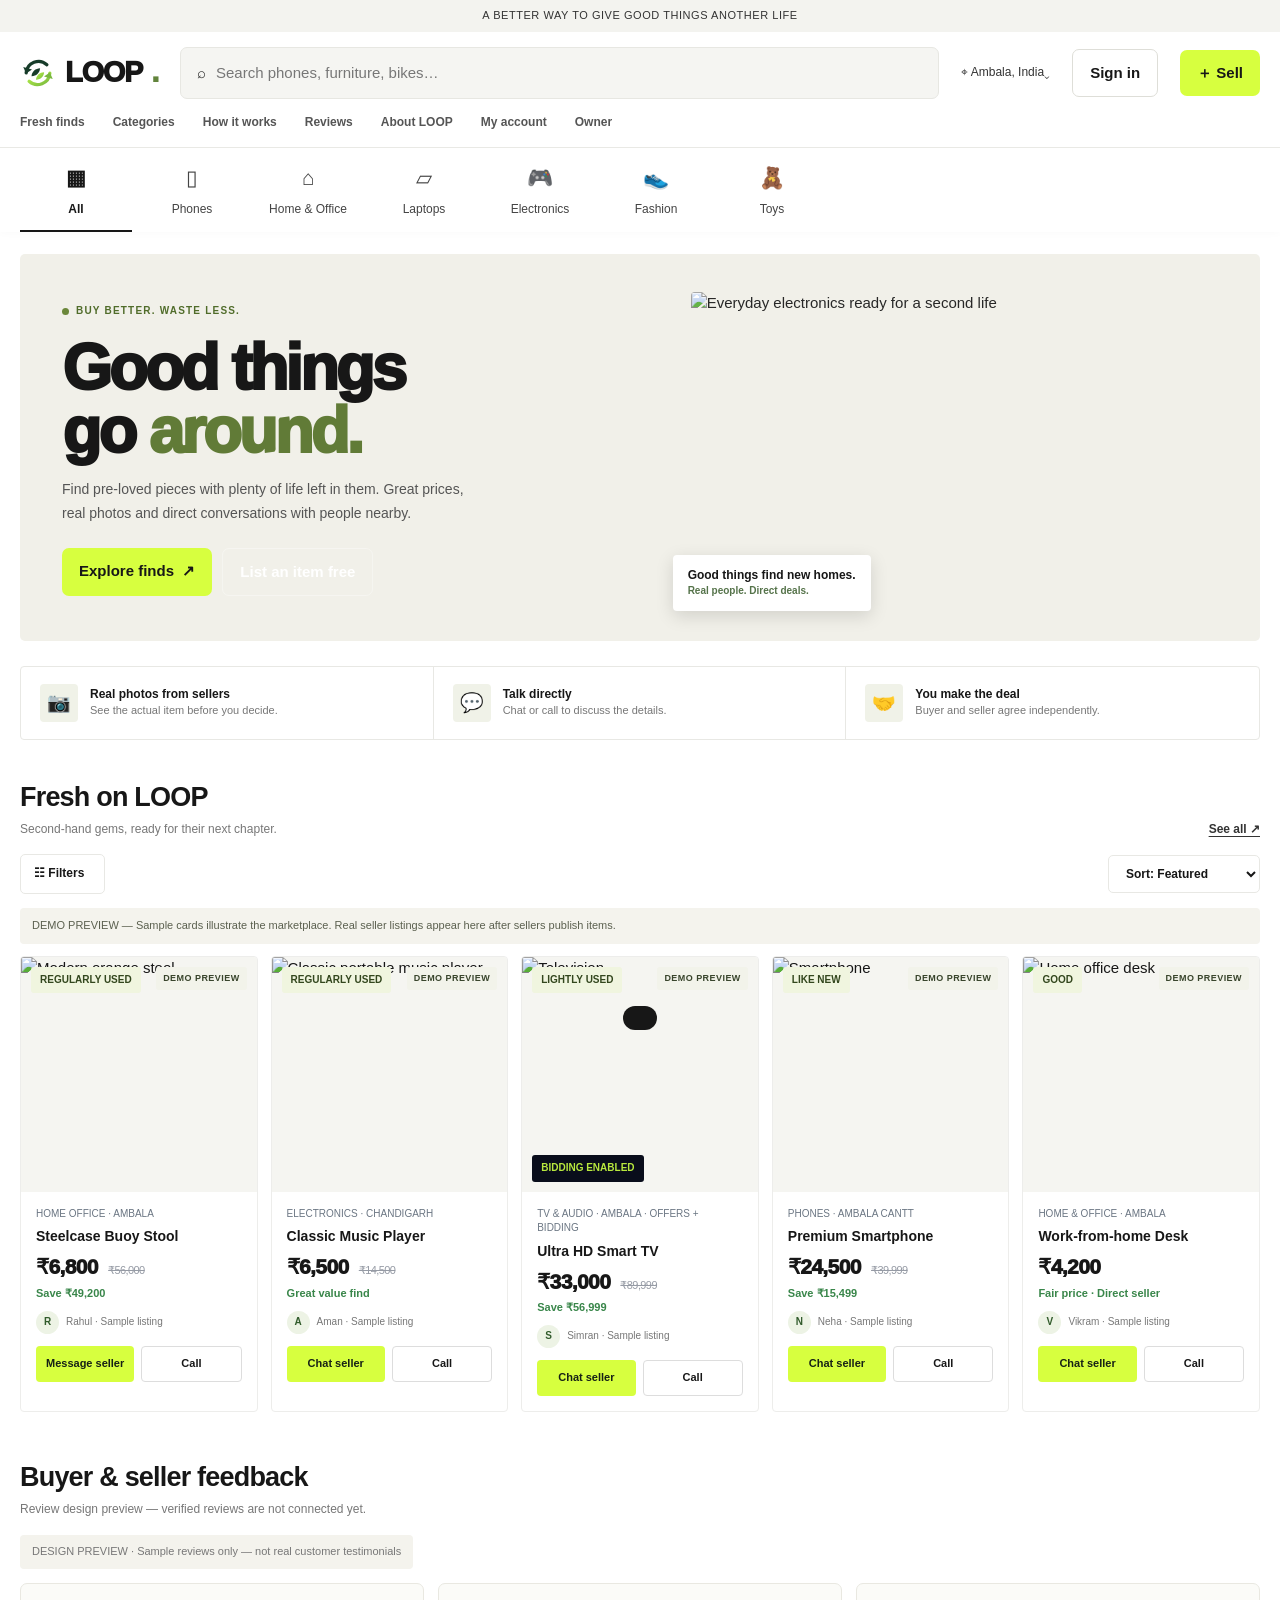
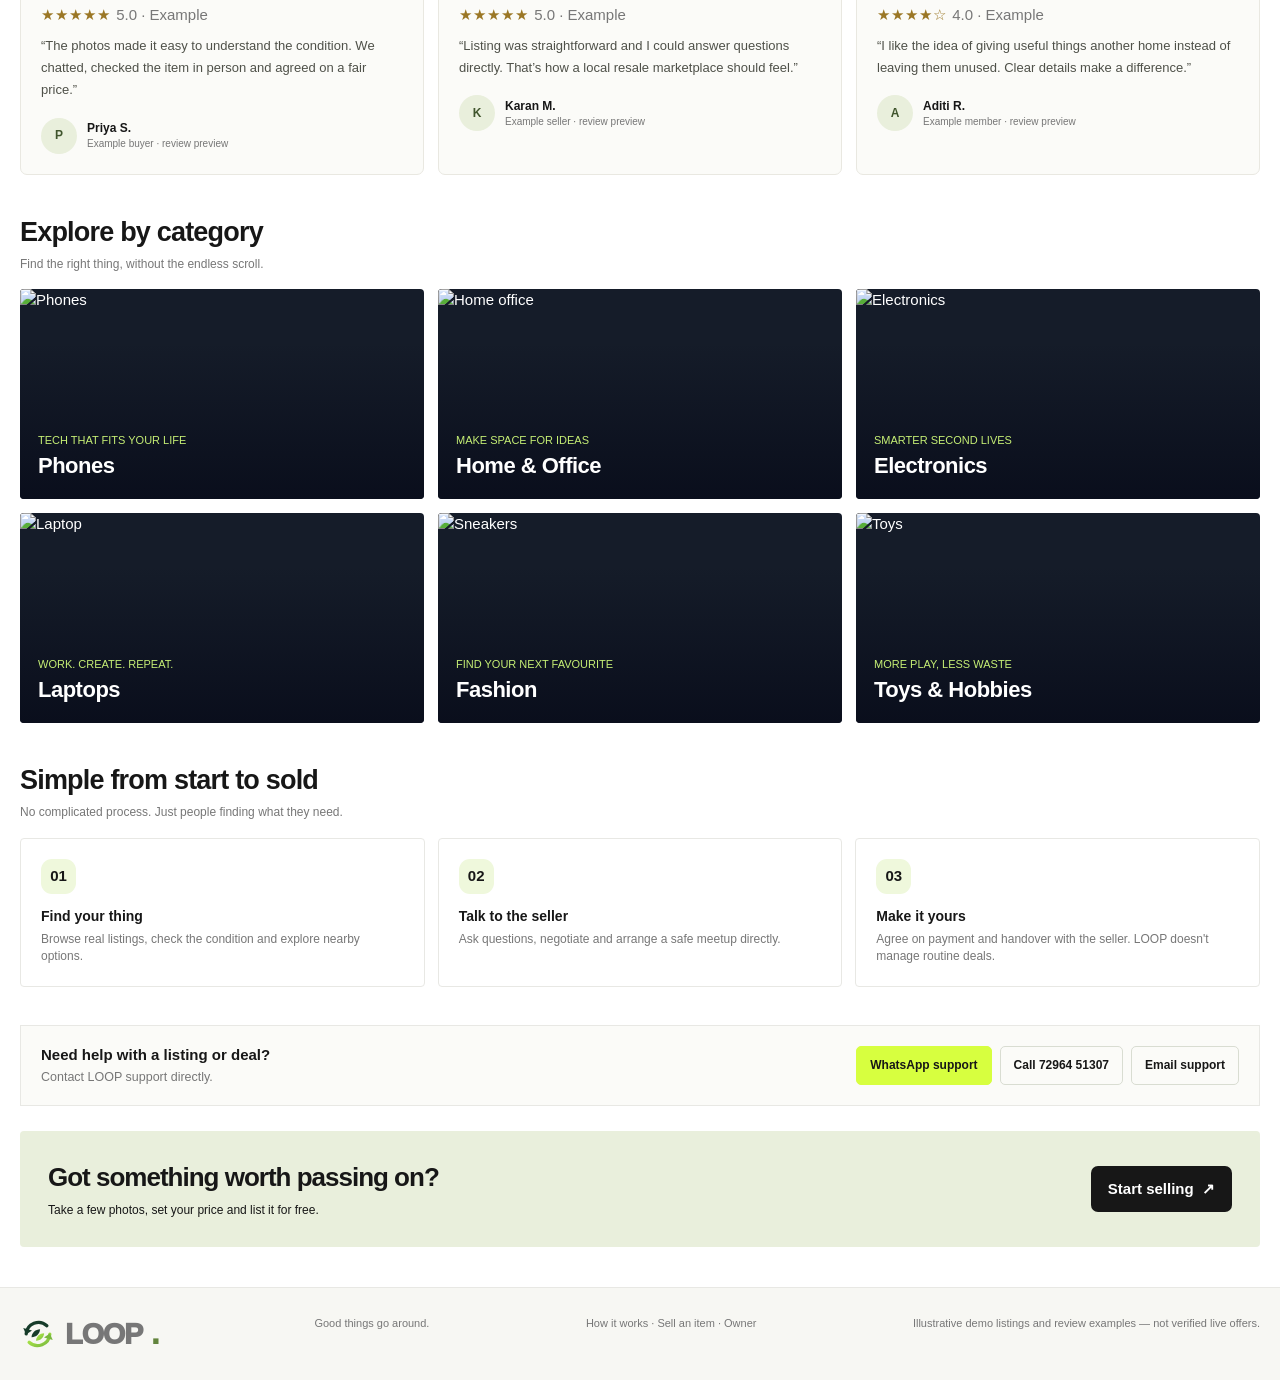
==== commit 396dc05f: "Unify LOOP branding and add owner Banner Studio" ====
--- a/index.html
+++ b/index.html
@@ -83,25 +83,48 @@
  .product-image{height:205px}
 }
 
-.loopmark{display:inline-grid;place-items:center;width:34px;height:34px;border-radius:50%;background:#d7ff3f;color:#18231a;font-size:26px;font-weight:900;line-height:1;letter-spacing:0}.brand>span:last-child{color:#668445}.reviewgrid{display:grid;grid-template-columns:repeat(3,1fr);gap:14px}.reviewcard{border:1px solid #e9e8e1;background:#fbfbf8;padding:20px;border-radius:7px}.reviewcard p{font-size:13px;line-height:1.7;color:#4f5149;margin:10px 0 16px}.reviewby{display:flex;align-items:center;gap:10px;font-size:12px;font-weight:800}.reviewby small{display:block;color:#777;font-weight:500}.reviewavatar{width:36px;height:36px;border-radius:50%;display:grid;place-items:center;background:#e9efdc;color:#40552d;font-weight:900}.demo-note{font-size:11px;color:#777;background:#f4f3ed;padding:9px 12px;border-radius:4px;display:inline-block;margin-bottom:14px}.stars{color:#9b7725;letter-spacing:1px}.listing-status{margin:0 0 12px;padding:10px 12px;border-radius:4px;background:#f4f3ed;color:#5b604f;font-size:11px}.listing-status[hidden]{display:none}.demo-badge{position:absolute;right:10px;top:10px;z-index:4;background:#f2f3ea;color:#39452c;padding:5px 7px;border-radius:3px;font-size:9px;font-weight:900;letter-spacing:.45px}.supportbar{margin:25px auto;padding:18px 20px;border:1px solid #e8e8e4;background:#fbfbf8;display:flex;align-items:center;justify-content:space-between;gap:14px;flex-wrap:wrap}.supportbar strong{display:block}.supportbar small{color:#777}.supportlinks{display:flex;gap:8px;flex-wrap:wrap}.supportlinks a{padding:10px 13px;border:1px solid #d9ddd2;border-radius:5px;font-size:12px;font-weight:800}.supportlinks a.primary{background:#d7ff3f;border-color:#d7ff3f}.listing-status[hidden]{display:none}@media(max-width:800px){.reviewgrid{grid-template-columns:1fr}}</style></head><body>
+.loopmark{display:inline-grid;place-items:center;width:34px;height:34px;border-radius:50%;background:#d7ff3f;color:#18231a;font-size:26px;font-weight:900;line-height:1;letter-spacing:0}.brand>span:last-child{color:#668445}.reviewgrid{display:grid;grid-template-columns:repeat(3,1fr);gap:14px}.reviewcard{border:1px solid #e9e8e1;background:#fbfbf8;padding:20px;border-radius:7px}.reviewcard p{font-size:13px;line-height:1.7;color:#4f5149;margin:10px 0 16px}.reviewby{display:flex;align-items:center;gap:10px;font-size:12px;font-weight:800}.reviewby small{display:block;color:#777;font-weight:500}.reviewavatar{width:36px;height:36px;border-radius:50%;display:grid;place-items:center;background:#e9efdc;color:#40552d;font-weight:900}.demo-note{font-size:11px;color:#777;background:#f4f3ed;padding:9px 12px;border-radius:4px;display:inline-block;margin-bottom:14px}.stars{color:#9b7725;letter-spacing:1px}.listing-status{margin:0 0 12px;padding:10px 12px;border-radius:4px;background:#f4f3ed;color:#5b604f;font-size:11px}.listing-status[hidden]{display:none}.demo-badge{position:absolute;right:10px;top:10px;z-index:4;background:#f2f3ea;color:#39452c;padding:5px 7px;border-radius:3px;font-size:9px;font-weight:900;letter-spacing:.45px}.supportbar{margin:25px auto;padding:18px 20px;border:1px solid #e8e8e4;background:#fbfbf8;display:flex;align-items:center;justify-content:space-between;gap:14px;flex-wrap:wrap}.supportbar strong{display:block}.supportbar small{color:#777}.supportlinks{display:flex;gap:8px;flex-wrap:wrap}.supportlinks a{padding:10px 13px;border:1px solid #d9ddd2;border-radius:5px;font-size:12px;font-weight:800}.supportlinks a.primary{background:#d7ff3f;border-color:#d7ff3f}.listing-status[hidden]{display:none}@media(max-width:800px){.reviewgrid{grid-template-columns:1fr}}
+/* Homepage visual hierarchy and owner-controlled ad slots */
+.banner-slot[hidden]{display:none!important}
+.banner-slot{margin:18px auto 22px;overflow:hidden}
+.loop-banner{display:grid;grid-template-columns:minmax(0,1.05fr) minmax(260px,.95fr);min-height:178px;position:relative;overflow:hidden;background:#f0f2e9;border:1px solid #e5e7dc;border-radius:9px;color:#17251c}
+.loop-banner-copy{padding:26px 30px;display:flex;flex-direction:column;align-items:flex-start;justify-content:center;gap:8px}
+.loop-banner-kicker{font-size:9px;letter-spacing:1.2px;font-weight:950;text-transform:uppercase;color:#5b782e}
+.loop-banner h3{font-size:clamp(22px,2.8vw,34px);line-height:1.03;letter-spacing:-1.4px;margin:0;max-width:540px}
+.loop-banner p{font-size:12px;color:#565e50;margin:0;max-width:450px}
+.loop-banner-cta{display:inline-flex;align-items:center;gap:9px;background:#d7ff3f;color:#17251c;padding:10px 13px;border-radius:5px;font-size:11px;font-weight:900;margin-top:3px}
+.loop-banner-media{min-height:178px;position:relative;background:#dfe5d6;overflow:hidden}
+.loop-banner-media img,.loop-banner-media video{display:block;width:100%;height:100%;min-height:178px;object-fit:cover}
+.loop-banner-sponsored{position:absolute;right:10px;top:10px;background:#fff;color:#46513b;border:1px solid #ecefe4;border-radius:3px;padding:5px 7px;font-size:8px;font-weight:950;letter-spacing:.8px;z-index:2}
+.loop-banner-slot-category .loop-banner{border-left:5px solid #d7ff3f}
+.brand{font-weight:950}
+.header .brand{color:#171717}
+.hero h1{font-weight:950}
+.sectionhead h2{font-weight:900}
+.product h3{font-weight:800}
+.product-info{padding:15px}
+@media(max-width:700px){.loop-banner{grid-template-columns:1fr}.loop-banner-copy{padding:21px 20px;min-height:140px}.loop-banner-media{min-height:150px;max-height:190px;grid-row:1}.loop-banner-media img,.loop-banner-media video{min-height:150px;max-height:190px}.loop-banner h3{font-size:25px}.banner-slot{margin:12px auto 17px}}
+</style><link rel="stylesheet" href="assets/loop-brand.css"><link rel="icon" type="image/svg+xml" href="assets/loop-mark.svg"></head><body>
 <div class="topline">A BETTER WAY TO GIVE GOOD THINGS ANOTHER LIFE</div>
 <header class="header"><div class="wrap"><div class="headrow"><a class="brand" href="index.html"><span class="loopmark" aria-hidden="true">↻</span>loop<span>.</span></a><label class="search">⌕ <input id="search" placeholder="Search phones, furniture, bikes…"></label><div class="location">⌖ <span id="locLabel">Ambala, India</span>⌄</div><a class="btn light signin" href="auth.html">Sign in</a><a class="btn lime" href="seller.html">＋ Sell</a><button class="mobile-menu" onclick="toast('Menu: Browse · Sell · Help · My account')" aria-label="Open menu">☰</button></div><nav class="nav"><a href="#fresh">Fresh finds</a><a href="#categories">Categories</a><a href="#how">How it works</a><a href="#community">Reviews</a><a href="workflow.html">About LOOP</a><a href="account.html">My account</a><a href="admin.html">Owner</a></nav></div></header>
 <div class="categorybar"><div class="wrap categories"><a class="category active" data-filter="all" href="#fresh"><span class="emoji">▦</span>All</a><a class="category" data-filter="phones" href="#fresh"><span class="emoji">▯</span>Phones</a><a class="category" data-filter="home" href="#fresh"><span class="emoji">⌂</span>Home & Office</a><a class="category" data-filter="laptops" href="#fresh"><span class="emoji">▱</span>Laptops</a><a class="category" data-filter="electronics" href="#fresh"><span class="emoji">🎮</span>Electronics</a><a class="category" data-filter="fashion" href="#fresh"><span class="emoji">👟</span>Fashion</a><a class="category" data-filter="toys" href="#fresh"><span class="emoji">🧸</span>Toys</a></div></div>
 <main class="wrap">
+<div id="bannerHomeTop" class="banner-slot" hidden></div>
 <section class="hero"><div class="hero-copy"><div class="eyebrow"><span class="dot"></span> BUY BETTER. WASTE LESS.</div><h1>Good things<br>go <span>around.</span></h1><p>Find pre-loved pieces with plenty of life left in them. Great prices, real photos and direct conversations with people nearby.</p><div class="actions"><a class="btn lime" href="#fresh">Explore finds&nbsp; ↗</a><a class="btn ghost" href="seller.html">List an item free</a></div></div><div class="hero-visual"><img src="https://images.unsplash.com/photo-1498049794561-7780e7231661?auto=format&fit=crop&w=1100&q=85" alt="Everyday electronics ready for a second life"><div class="float-card">Good things find new homes.<small>Real people. Direct deals.</small></div></div></section>
 <div class="trustrow"><div class="trust"><div class="icon">📷</div><div><strong>Real photos from sellers</strong><small>See the actual item before you decide.</small></div></div><div class="trust"><div class="icon">💬</div><div><strong>Talk directly</strong><small>Chat or call to discuss the details.</small></div></div><div class="trust"><div class="icon">🤝</div><div><strong>You make the deal</strong><small>Buyer and seller agree independently.</small></div></div></div>
-<section class="section" id="fresh"><div class="sectionhead"><div><h2>Fresh on LOOP</h2><p>Second-hand gems, ready for their next chapter.</p></div><a class="seeall" href="#fresh" onclick="clearFilter(event)">See all ↗</a></div><div class="toolsrow"><button class="filterbtn" onclick="toggleFilters()">☷ Filters <span id="filterCount"></span></button><select class="sortselect" id="sortSelect" aria-label="Sort listings" onchange="sortProducts()"><option value="featured">Sort: Featured</option><option value="price-low">Price: Low to high</option><option value="price-high">Price: High to low</option><option value="name">Name: A to Z</option></select></div><div class="filterpanel" id="filterPanel"><div class="filtergrid"><div><label for="minPrice">Minimum price (₹)</label><input id="minPrice" type="number" min="0" placeholder="₹0"></div><div><label for="maxPrice">Maximum price (₹)</label><input id="maxPrice" type="number" min="0" placeholder="No limit"></div><div><label for="conditionFilter">Condition</label><select id="conditionFilter"><option value="">Any condition</option><option value="LIKE NEW">Like new</option><option value="LIGHTLY USED">Lightly used</option><option value="REGULARLY USED">Regularly used</option><option value="GOOD">Good</option></select></div></div><div class="filteractions"><button class="clearfilters" onclick="resetFilters()">Clear all</button><button class="applyfilters" onclick="applyFilters()">Show results</button></div></div><p id="listingStatus" class="listing-status">DEMO PREVIEW — Sample cards illustrate the marketplace. Real seller listings appear here after sellers publish items.</p><div class="crazy" id="products">
+<div id="bannerCategory" class="banner-slot banner-slot-category" hidden></div><section class="section" id="fresh"><div class="sectionhead"><div><h2>Fresh on LOOP</h2><p>Second-hand gems, ready for their next chapter.</p></div><a class="seeall" href="#fresh" onclick="clearFilter(event)">See all ↗</a></div><div class="toolsrow"><button class="filterbtn" onclick="toggleFilters()">☷ Filters <span id="filterCount"></span></button><select class="sortselect" id="sortSelect" aria-label="Sort listings" onchange="sortProducts()"><option value="featured">Sort: Featured</option><option value="price-low">Price: Low to high</option><option value="price-high">Price: High to low</option><option value="name">Name: A to Z</option></select></div><div class="filterpanel" id="filterPanel"><div class="filtergrid"><div><label for="minPrice">Minimum price (₹)</label><input id="minPrice" type="number" min="0" placeholder="₹0"></div><div><label for="maxPrice">Maximum price (₹)</label><input id="maxPrice" type="number" min="0" placeholder="No limit"></div><div><label for="conditionFilter">Condition</label><select id="conditionFilter"><option value="">Any condition</option><option value="LIKE NEW">Like new</option><option value="LIGHTLY USED">Lightly used</option><option value="REGULARLY USED">Regularly used</option><option value="GOOD">Good</option></select></div></div><div class="filteractions"><button class="clearfilters" onclick="resetFilters()">Clear all</button><button class="applyfilters" onclick="applyFilters()">Show results</button></div></div><p id="listingStatus" class="listing-status">DEMO PREVIEW — Sample cards illustrate the marketplace. Real seller listings appear here after sellers publish items.</p><div class="crazy" id="products">
 <article class="product" data-category="home" data-name="steelcase buoy orange stool home office chair" data-price="6800" data-condition="REGULARLY USED"><a href="product.html?id=buoy" class="product-image"><span class="demo-badge">DEMO PREVIEW</span><img src="https://images.unsplash.com/photo-1592078615290-033ee584e267?auto=format&fit=crop&w=700&q=85" alt="Modern orange stool"><span class="condition">REGULARLY USED</span></a><div class="product-info"><div class="product-cat">HOME OFFICE · AMBALA</div><h3>Steelcase Buoy Stool</h3><div class="price">₹6,800 <span class="oldprice">₹56,000</span></div><div class="save">Save ₹49,200</div><div class="sellerline"><span class="avatar">R</span> Rahul · Sample listing</div><div class="product-actions"><button class="chat" onclick="contact('chat','Rahul')">Message seller</button><button class="call" onclick="contact('call','Rahul')">Call</button></div></div></article>
 <article class="product" data-category="electronics" data-name="apple ipod classic music player electronics" data-price="6500" data-condition="REGULARLY USED"><a href="product.html?id=ipod" class="product-image"><span class="demo-badge">DEMO PREVIEW</span><img src="https://images.unsplash.com/photo-1593078166038-4a7e8e4b1a13?auto=format&fit=crop&w=700&q=85" alt="Classic portable music player"><span class="condition">REGULARLY USED</span></a><div class="product-info"><div class="product-cat">ELECTRONICS · CHANDIGARH</div><h3>Classic Music Player</h3><div class="price">₹6,500 <span class="oldprice">₹14,500</span></div><div class="save">Great value find</div><div class="sellerline"><span class="avatar">A</span> Aman · Sample listing</div><div class="product-actions"><button class="chat" onclick="contact('chat','Aman')">Chat seller</button><button class="call" onclick="contact('call','Aman')">Call</button></div></div></article>
 <article class="product" data-category="electronics" data-name="tcl ultra hd television tv electronics" data-price="33000" data-condition="LIGHTLY USED"><a href="product.html?id=tv&offers=1&bidding=1&start=10000" class="product-image"><span class="demo-badge">DEMO PREVIEW</span><img src="https://images.unsplash.com/photo-1593359677879-a4bb92f829d1?auto=format&fit=crop&w=700&q=85" alt="Television"><span class="condition">LIGHTLY USED</span><span class="condition" style="top:auto;bottom:10px;background:#090d1b;color:#b8e83e">BIDDING ENABLED</span></a><div class="product-info"><div class="product-cat">TV & AUDIO · AMBALA · OFFERS + BIDDING</div><h3>Ultra HD Smart TV</h3><div class="price">₹33,000 <span class="oldprice">₹89,999</span></div><div class="save">Save ₹56,999</div><div class="sellerline"><span class="avatar">S</span> Simran · Sample listing</div><div class="product-actions"><button class="chat" onclick="contact('chat','Simran')">Chat seller</button><button class="call" onclick="contact('call','Simran')">Call</button></div></div></article>
 <article class="product" data-category="phones" data-name="orange smartphone phone mobile" data-price="24500" data-condition="LIKE NEW"><a href="product.html?id=phone" class="product-image"><span class="demo-badge">DEMO PREVIEW</span><img src="https://images.unsplash.com/photo-1592750475338-74b7b21085ab?auto=format&fit=crop&w=700&q=85" alt="Smartphone"><span class="condition">LIKE NEW</span></a><div class="product-info"><div class="product-cat">PHONES · AMBALA CANTT</div><h3>Premium Smartphone</h3><div class="price">₹24,500 <span class="oldprice">₹39,999</span></div><div class="save">Save ₹15,499</div><div class="sellerline"><span class="avatar">N</span> Neha · Sample listing</div><div class="product-actions"><button class="chat" onclick="contact('chat','Neha')">Chat seller</button><button class="call" onclick="contact('call','Neha')">Call</button></div></div></article>
 <article class="product" data-category="home" data-name="wooden desk office table furniture" data-price="4200" data-condition="GOOD"><a href="product.html?id=desk" class="product-image"><span class="demo-badge">DEMO PREVIEW</span><img src="https://images.unsplash.com/photo-1497366754035-f200968a6e72?auto=format&fit=crop&w=700&q=85" alt="Home office desk"><span class="condition">GOOD</span></a><div class="product-info"><div class="product-cat">HOME & OFFICE · AMBALA</div><h3>Work-from-home Desk</h3><div class="price">₹4,200</div><div class="save">Fair price · Direct seller</div><div class="sellerline"><span class="avatar">V</span> Vikram · Sample listing</div><div class="product-actions"><button class="chat" onclick="contact('chat','Vikram')">Chat seller</button><button class="call" onclick="contact('call','Vikram')">Call</button></div></div></article>
 </div></section>
+<div id="bannerHomeMiddle" class="banner-slot" hidden></div>
 <section class="section" id="community"><div class="sectionhead"><div><h2>Buyer & seller feedback</h2><p>Review design preview — verified reviews are not connected yet.</p></div></div><div class="demo-note">DESIGN PREVIEW · Sample reviews only — not real customer testimonials</div><div class="reviewgrid"><article class="reviewcard"><div class="stars">★★★★★ <span style="color:#777;letter-spacing:0">5.0 · Example</span></div><p>“The photos made it easy to understand the condition. We chatted, checked the item in person and agreed on a fair price.”</p><div class="reviewby"><span class="reviewavatar">P</span><span>Priya S.<small>Example buyer · review preview</small></span></div></article><article class="reviewcard"><div class="stars">★★★★★ <span style="color:#777;letter-spacing:0">5.0 · Example</span></div><p>“Listing was straightforward and I could answer questions directly. That’s how a local resale marketplace should feel.”</p><div class="reviewby"><span class="reviewavatar">K</span><span>Karan M.<small>Example seller · review preview</small></span></div></article><article class="reviewcard"><div class="stars">★★★★☆ <span style="color:#777;letter-spacing:0">4.0 · Example</span></div><p>“I like the idea of giving useful things another home instead of leaving them unused. Clear details make a difference.”</p><div class="reviewby"><span class="reviewavatar">A</span><span>Aditi R.<small>Example member · review preview</small></span></div></article></div></section>
 <section class="section" id="categories"><div class="sectionhead"><div><h2>Explore by category</h2><p>Find the right thing, without the endless scroll.</p></div></div><div class="categorygrid"><a class="categorytile" data-jump="phones" href="#fresh"><img src="https://images.unsplash.com/photo-1592750475338-74b7b21085ab?auto=format&fit=crop&w=800&q=80" alt="Phones"><span class="tiletext"><small>TECH THAT FITS YOUR LIFE</small><strong>Phones</strong></span></a><a class="categorytile" data-jump="home" href="#fresh"><img src="https://images.unsplash.com/photo-1497366754035-f200968a6e72?auto=format&fit=crop&w=800&q=80" alt="Home office"><span class="tiletext"><small>MAKE SPACE FOR IDEAS</small><strong>Home & Office</strong></span></a><a class="categorytile" data-jump="electronics" href="#fresh"><img src="https://images.unsplash.com/photo-1593359677879-a4bb92f829d1?auto=format&fit=crop&w=800&q=80" alt="Electronics"><span class="tiletext"><small>SMARTER SECOND LIVES</small><strong>Electronics</strong></span></a><a class="categorytile" data-jump="laptops" href="#fresh"><img src="https://images.unsplash.com/photo-1496181133206-80ce9b88a853?auto=format&fit=crop&w=800&q=80" alt="Laptop"><span class="tiletext"><small>WORK. CREATE. REPEAT.</small><strong>Laptops</strong></span></a><a class="categorytile" data-jump="fashion" href="#fresh"><img src="https://images.unsplash.com/photo-1542291026-7eec264c27ff?auto=format&fit=crop&w=800&q=80" alt="Sneakers"><span class="tiletext"><small>FIND YOUR NEXT FAVOURITE</small><strong>Fashion</strong></span></a><a class="categorytile" data-jump="toys" href="#fresh"><img src="https://images.unsplash.com/photo-1599629954294-14df9ecb6e6e?auto=format&fit=crop&w=800&q=80" alt="Toys"><span class="tiletext"><small>MORE PLAY, LESS WASTE</small><strong>Toys & Hobbies</strong></span></a></div></section>
 <section class="section" id="how"><div class="sectionhead"><div><h2>Simple from start to sold</h2><p>No complicated process. Just people finding what they need.</p></div></div><div class="steps"><article class="step"><b>01</b><h3>Find your thing</h3><p>Browse real listings, check the condition and explore nearby options.</p></article><article class="step"><b>02</b><h3>Talk to the seller</h3><p>Ask questions, negotiate and arrange a safe meetup directly.</p></article><article class="step"><b>03</b><h3>Make it yours</h3><p>Agree on payment and handover with the seller. LOOP doesn't manage routine deals.</p></article></div></section>
 <section class="supportbar"><div><strong>Need help with a listing or deal?</strong><small>Contact LOOP support directly.</small></div><div class="supportlinks"><a class="primary" href="https://wa.me/917296451307?text=Hi%20LOOP%20support%2C%20I%20need%20help%20with%20a%20listing%20or%20deal." target="_blank" rel="noopener">WhatsApp support</a><a href="tel:+917296451307">Call 72964 51307</a><a href="mailto:ankitmishra489@gmail.com">Email support</a></div></section><section class="sellbanner"><div><h2>Got something worth passing on?</h2><p>Take a few photos, set your price and list it for free.</p></div><a class="btn darkbtn" href="seller.html">Start selling&nbsp; ↗</a></section>
 </main><footer class="footer"><div class="wrap footrow"><a class="brand" href="index.html"><span class="loopmark" aria-hidden="true">↻</span>loop<span>.</span></a><span>Good things go around.</span><span><a href="workflow.html">How it works</a> · <a href="seller.html">Sell an item</a> · <a href="admin.html">Owner</a></span><span>Illustrative demo listings and review examples — not verified live offers.</span></div></footer><div id="toast" class="toast"></div>
 <script>
-const toastEl=document.getElementById('toast');let timer;function toast(msg){toastEl.textContent=msg;toastEl.classList.add('show');clearTimeout(timer);timer=setTimeout(()=>toastEl.classList.remove('show'),2600)}function contact(type,name){toast(type==='chat'?'Chat with '+name+' will be available after account setup.':'Seller call will be enabled after verified contact details are connected.')}let activeCategory='all';function filter(cat){activeCategory=cat;document.querySelectorAll('.category[data-filter]').forEach(a=>a.classList.toggle('active',a.dataset.filter===cat));applyFilters()}document.querySelectorAll('[data-filter]').forEach(a=>a.addEventListener('click',()=>filter(a.dataset.filter)));document.querySelectorAll('[data-jump]').forEach(a=>a.addEventListener('click',()=>filter(a.dataset.jump)));document.getElementById('search').addEventListener('input',applyFilters);function toggleFilters(){document.getElementById('filterPanel').classList.toggle('open')}function applyFilters(){const q=document.getElementById('search').value.toLowerCase().trim(),min=Number(document.getElementById('minPrice').value)||0,max=document.getElementById('maxPrice').value===''?Infinity:Number(document.getElementById('maxPrice').value),cond=document.getElementById('conditionFilter').value;document.querySelectorAll('.product').forEach(p=>{const catOk=activeCategory==='all'||p.dataset.category===activeCategory||p.dataset.name.includes(activeCategory);const searchOk=p.dataset.name.includes(q)||p.dataset.category.includes(q);const price=Number(p.dataset.price);const priceOk=price>=min&&price<=max;const condOk=!cond||p.dataset.condition===cond;p.style.display=catOk&&searchOk&&priceOk&&condOk?'':'none'});document.getElementById('filterCount').textContent=(min>0||max<Infinity||cond)?'· active':'';sortProducts()}function sortProducts(){const box=document.getElementById('products'),items=[...box.querySelectorAll('.product')],mode=document.getElementById('sortSelect').value;items.sort((a,b)=>mode==='price-low'?Number(a.dataset.price)-Number(b.dataset.price):mode==='price-high'?Number(b.dataset.price)-Number(a.dataset.price):mode==='name'?a.querySelector('h3').textContent.localeCompare(b.querySelector('h3').textContent):0).forEach(p=>box.appendChild(p))}function resetFilters(){document.getElementById('minPrice').value='';document.getElementById('maxPrice').value='';document.getElementById('conditionFilter').value='';document.getElementById('search').value='';document.getElementById('sortSelect').value='featured';activeCategory='all';document.querySelectorAll('.category[data-filter]').forEach(a=>a.classList.toggle('active',a.dataset.filter==='all'));applyFilters()}function clearFilter(e){e.preventDefault();resetFilters()}
+const toastEl=document.getElementById('toast');let timer;function toast(msg){toastEl.textContent=msg;toastEl.classList.add('show');clearTimeout(timer);timer=setTimeout(()=>toastEl.classList.remove('show'),2600)}function contact(type,name){toast(type==='chat'?'Chat with '+name+' will be available after account setup.':'Seller call will be enabled after verified contact details are connected.')}let activeCategory='all';function filter(cat){activeCategory=cat;document.querySelectorAll('.category[data-filter]').forEach(a=>a.classList.toggle('active',a.dataset.filter===cat));applyFilters()}document.querySelectorAll('[data-filter]').forEach(a=>a.addEventListener('click',()=>filter(a.dataset.filter)));document.querySelectorAll('[data-jump]').forEach(a=>a.addEventListener('click',()=>filter(a.dataset.jump)));document.getElementById('search').addEventListener('input',applyFilters);function toggleFilters(){document.getElementById('filterPanel').classList.toggle('open')}function applyFilters(){const q=document.getElementById('search').value.toLowerCase().trim(),min=Number(document.getElementById('minPrice').value)||0,max=document.getElementById('maxPrice').value===''?Infinity:Number(document.getElementById('maxPrice').value),cond=document.getElementById('conditionFilter').value;document.querySelectorAll('.product').forEach(p=>{const catOk=activeCategory==='all'||p.dataset.category===activeCategory||p.dataset.name.includes(activeCategory);const searchOk=p.dataset.name.includes(q)||p.dataset.category.includes(q);const price=Number(p.dataset.price);const priceOk=price>=min&&price<=max;const condOk=!cond||p.dataset.condition===cond;p.style.display=catOk&&searchOk&&priceOk&&condOk?'':'none'});document.getElementById('filterCount').textContent=(min>0||max<Infinity||cond)?'· active':'';sortProducts();if(window.renderLoopBanners)window.renderLoopBanners(activeCategory)}function sortProducts(){const box=document.getElementById('products'),items=[...box.querySelectorAll('.product')],mode=document.getElementById('sortSelect').value;items.sort((a,b)=>mode==='price-low'?Number(a.dataset.price)-Number(b.dataset.price):mode==='price-high'?Number(b.dataset.price)-Number(a.dataset.price):mode==='name'?a.querySelector('h3').textContent.localeCompare(b.querySelector('h3').textContent):0).forEach(p=>box.appendChild(p))}function resetFilters(){document.getElementById('minPrice').value='';document.getElementById('maxPrice').value='';document.getElementById('conditionFilter').value='';document.getElementById('search').value='';document.getElementById('sortSelect').value='featured';activeCategory='all';document.querySelectorAll('.category[data-filter]').forEach(a=>a.classList.toggle('active',a.dataset.filter==='all'));applyFilters()}function clearFilter(e){e.preventDefault();resetFilters()}
 </script><script src="assets/config.js"></script><script type="module" src="assets/marketplace.js"></script></body></html>
--- a/assets/loop-brand.css
+++ b/assets/loop-brand.css
@@ -0,0 +1,36 @@
+/* Shared LOOP identity: crisp vector mark + bold wordmark on every screen size. */
+a.brand,a.logo{
+  display:inline-flex;
+  align-items:center;
+  gap:9px;
+  color:inherit;
+  text-decoration:none;
+  text-transform:uppercase;
+  font-weight:950;
+  letter-spacing:-1.25px;
+  white-space:nowrap;
+}
+.brand .loopmark,.logo .loopmark{
+  flex:0 0 36px!important;
+  display:inline-block!important;
+  width:36px!important;
+  height:36px!important;
+  min-width:36px;
+  border:0!important;
+  border-radius:0!important;
+  padding:0!important;
+  margin:0!important;
+  background-color:transparent!important;
+  background-image:url("loop-mark.svg")!important;
+  background-position:center!important;
+  background-repeat:no-repeat!important;
+  background-size:contain!important;
+  color:transparent!important;
+  font-size:0!important;
+  line-height:0!important;
+  box-shadow:none!important;
+}
+.brand > span:last-child,.logo > span:last-child{color:#62843c}
+.brand{font-size:29px;line-height:1;letter-spacing:-1.3px}
+.logo{font-size:27px;line-height:1;letter-spacing:-1.1px}
+@media(max-width:520px){a.brand .loopmark,a.logo .loopmark{width:31px!important;height:31px!important;min-width:31px;flex-basis:31px!important}a.brand{font-size:25px}}
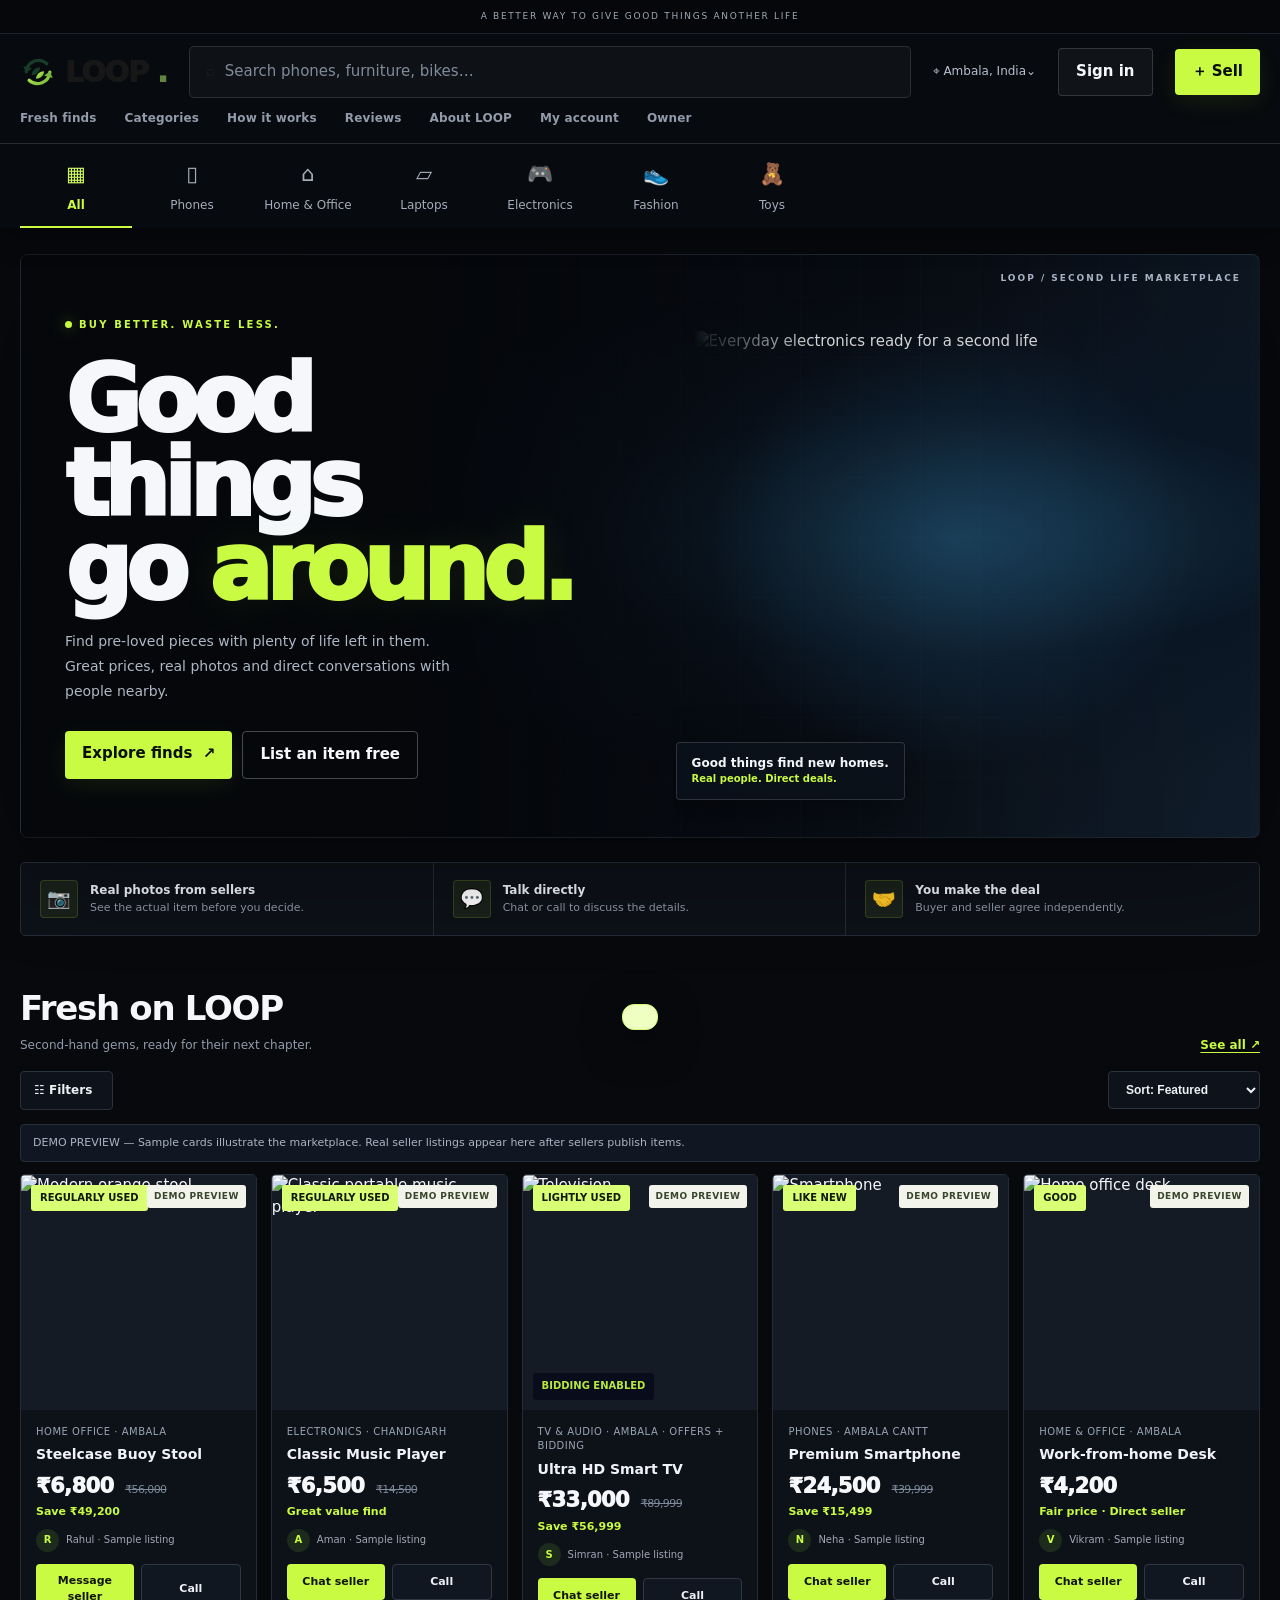
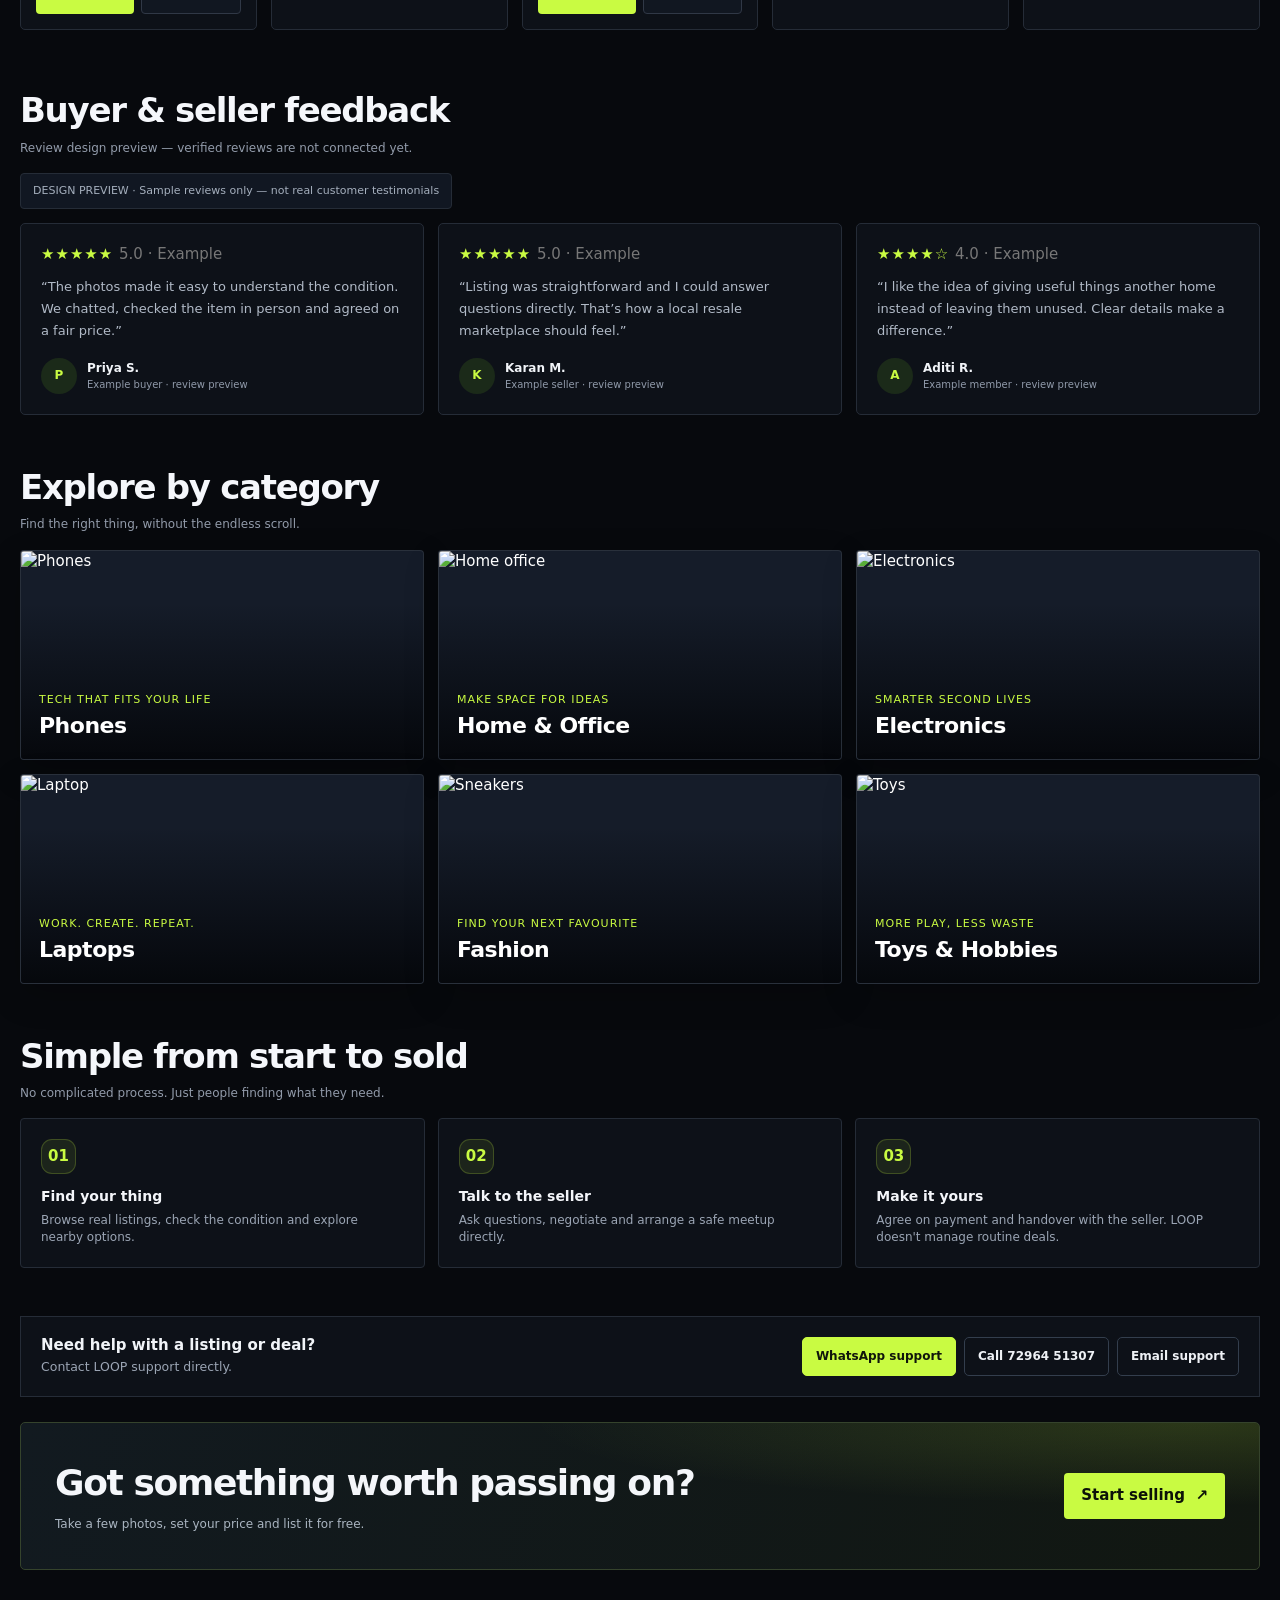
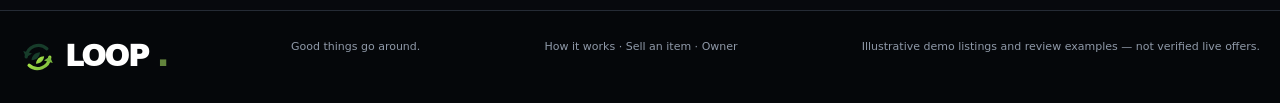
==== commit 4262cdf6: "Apply cinematic premium visual direction to LOOP marketplace homepage" ====
--- a/index.html
+++ b/index.html
@@ -104,7 +104,137 @@
 .product h3{font-weight:800}
 .product-info{padding:15px}
 @media(max-width:700px){.loop-banner{grid-template-columns:1fr}.loop-banner-copy{padding:21px 20px;min-height:140px}.loop-banner-media{min-height:150px;max-height:190px;grid-row:1}.loop-banner-media img,.loop-banner-media video{min-height:150px;max-height:190px}.loop-banner h3{font-size:25px}.banner-slot{margin:12px auto 17px}}
-</style><link rel="stylesheet" href="assets/loop-brand.css"><link rel="icon" type="image/svg+xml" href="assets/loop-mark.svg"></head><body>
+
+/* CINEMATIC LOOP — Sony-inspired premium dark editorial direction; marketplace behavior preserved */
+:root{--navy:#05070b;--navy2:#0b111b;--lime:#c9fb42;--green:#8fb84c;--ink:#f4f6fa;--muted:#a1a8b5;--line:#252b35;--bg:#07090d;--paper:#10141c}
+html{scroll-behavior:smooth;scroll-padding-top:145px}
+body.loop-home{background:#07090d;color:#f4f6fa;font-family:Inter,ui-sans-serif,system-ui,-apple-system,Arial,sans-serif}
+.topline{background:#05070a;color:#9fa9b7;border-bottom:1px solid #1b222c;letter-spacing:1.7px;text-transform:uppercase;font-size:9px;padding:10px}
+.header{background:#080b10ed;color:#f5f7fb;backdrop-filter:blur(18px);box-shadow:0 1px 0 #ffffff12}
+.headrow{min-height:76px}
+.brand,.header .brand{color:#f5f7fb}
+.brand{letter-spacing:-2px}
+.loopmark{background:var(--lime);color:#07100b;box-shadow:0 0 24px #c9fb4226}
+.brand>span:last-child{color:var(--lime)}
+.search{background:#ffffff08;border-color:#ffffff20;border-radius:5px}
+.search input{color:#fff}.search input::placeholder{color:#818b9a}
+.location{color:#b8c0cd}
+.btn{border-radius:4px;transition:transform .2s,background .2s}
+.btn:hover,.loop-banner-cta:hover{transform:translateY(-2px)}
+.lime{background:var(--lime);color:#09100b;box-shadow:0 7px 24px #c9fb4215}
+.light{background:#ffffff0a;color:#f7f8fb;border-color:#ffffff26}
+.ghost{color:#f7f8fb;border-color:#ffffff42}
+.nav{color:#929baa;letter-spacing:.15px}
+.nav a:hover{color:var(--lime)}
+.categorybar{background:#080b10f2;color:#f5f7fb;border-color:#ffffff12;box-shadow:0 8px 30px #0005;backdrop-filter:blur(15px)}
+.category{color:#a5adba;border-color:transparent}
+.category.active{color:var(--lime);border-color:var(--lime)}
+.category:hover{color:#fff}
+.hero{position:relative;isolation:isolate;min-height:480px;margin:26px auto 24px;border:1px solid #ffffff13;border-radius:8px;background:radial-gradient(ellipse at 75% 48%,#15364c 0%,#0b1725 29%,transparent 57%),linear-gradient(115deg,#05070b 0%,#090d15 58%,#101d2a 100%);color:#f5f7fb;overflow:hidden;box-shadow:0 30px 100px #0005}
+.hero:before{content:"";position:absolute;z-index:-1;inset:0;pointer-events:none;background:linear-gradient(90deg,#05070b 0%,#05070bfa 31%,#05070b70 62%,#05070b12 100%),repeating-linear-gradient(0deg,transparent 0 59px,#ffffff08 60px),repeating-linear-gradient(90deg,transparent 0 59px,#ffffff08 60px);mask-image:linear-gradient(90deg,#000 0%,#000 70%,transparent 100%)}
+.hero:after{content:"LOOP / SECOND LIFE MARKETPLACE";position:absolute;right:18px;top:17px;color:#a8b4c4;font-size:9px;letter-spacing:2px;font-weight:800}
+.hero-copy{padding:58px 44px;position:relative;z-index:2}
+.eyebrow{color:var(--lime);font-size:10px;letter-spacing:2.2px}
+.dot{background:var(--lime);box-shadow:0 0 15px #c9fb4280}
+.hero h1{font-size:clamp(54px,7.2vw,94px);line-height:.91;letter-spacing:-5.8px;margin:24px 0 18px;font-weight:950;text-wrap:balance}
+.hero h1 span{color:var(--lime);text-shadow:0 0 45px #c9fb4217}
+.hero p{color:#aeb8c6;font-size:14px;line-height:1.8;max-width:400px}
+.hero .actions{margin-top:27px}
+.hero-visual{min-height:430px;padding:20px;position:relative;overflow:hidden}
+.hero-visual:before{content:"";position:absolute;inset:7% 4% 7% 0;background:radial-gradient(ellipse at center,#42a4e72c,transparent 62%);pointer-events:none}
+.hero-visual img{height:100%;min-height:390px;max-height:430px;object-fit:cover;border-radius:4px;filter:saturate(.72) contrast(1.12);opacity:.82;mask-image:linear-gradient(90deg,transparent 0%,#000 22%,#000 100%);animation:loopDrift 18s ease-in-out infinite alternate}
+.float-card{left:3px;bottom:37px;background:#0c121be8;color:#f4f6fa;border:1px solid #ffffff25;border-radius:4px;box-shadow:0 12px 45px #0006;backdrop-filter:blur(12px)}
+.float-card small{color:var(--lime)}
+@keyframes loopDrift{from{transform:scale(1.02) translateY(0)}to{transform:scale(1.08) translateY(-7px)}}
+.trustrow{background:#0d1118;border-color:#252c37;border-radius:5px}
+.trust{border-color:#252c37}
+.trust .icon{background:#c9fb4212;color:var(--lime);border:1px solid #c9fb4228;border-radius:4px}
+.trust strong{color:#eef1f6}.trust small{color:#8f99a8}
+.section{margin:48px auto}
+.sectionhead h2{color:#f5f7fb;font-size:clamp(25px,3vw,34px);letter-spacing:-1.3px}
+.sectionhead p{color:#929baa}
+.seeall{color:var(--lime)}
+.filterbtn,.sortselect{background:#0e131b;border-color:#29313d;color:#edf0f5;border-radius:4px}
+.filterpanel{background:#0d1118;border-color:#29313d;border-radius:5px}
+.filtergrid label{color:#cbd2dd}
+.filtergrid input,.filtergrid select{background:#080b10;color:#f4f6fa;border-color:#303846}
+.filteractions .clearfilters{background:#202733;color:#eef1f6}
+.applyfilters{background:var(--lime)}
+.listing-status{background:#111722;color:#aab5c4;border:1px solid #242e3b}
+.crazy{gap:14px}
+.product{background:#0d1118;border-color:#252c37;border-radius:5px;transition:transform .3s,border-color .3s,box-shadow .3s}
+.product:hover{transform:translateY(-5px);border-color:#5c6a7c;box-shadow:0 20px 50px #0007}
+.product-image{background:#141b25}
+.product-image img{filter:saturate(.86);transition:transform .5s}
+.product:hover .product-image img{transform:scale(1.035)}
+.condition{background:#d9ff74;color:#11190c;border-radius:3px}
+.heart{background:#0b1018;color:#fff;border-color:#ffffff20}
+.product-info{padding:15px}
+.product-cat{color:#9aa5b4;letter-spacing:.5px}
+.product h3{color:#f1f3f8}
+.price{color:#f7f8fb}
+.oldprice{color:#7e8999}
+.save{color:var(--lime)}
+.sellerline{color:#a0a9b7}
+.avatar{background:#1c2b1b;color:var(--lime)}
+.chat{background:var(--lime);color:#10150c}
+.call{background:#111721;border-color:#303846;color:#edf0f6}
+.categorygrid .categorytile{border:1px solid #ffffff16;box-shadow:0 12px 35px #0003}
+.categorytile:after{background:linear-gradient(transparent,#05070bf5)}
+.tiletext small{color:var(--lime);letter-spacing:1px}
+.tiletext strong{color:#fff}
+.step{background:#0d1118;border-color:#252c37;border-radius:5px}
+.step b{background:#c9fb4215;color:var(--lime);border:1px solid #c9fb4233}
+.step h3{color:#f4f6fa}.step p{color:#9ba5b4}
+.reviewcard{background:#0d1118;border-color:#252c37;border-radius:5px}
+.reviewcard p{color:#b1bac7}.reviewby{color:#f1f4f8}.reviewby small{color:#909aaa}
+.reviewavatar{background:#1b2a19;color:var(--lime)}
+.stars{color:var(--lime)}
+.demo-note{background:#111722;color:#a5afbd;border:1px solid #252c37}
+.sellbanner{background:radial-gradient(ellipse at 95% 0%,#c9fb4224,transparent 40%),linear-gradient(110deg,#121a20,#111711);border:1px solid #35432c;border-radius:5px;color:#f4f6fa;padding:34px}
+.sellbanner h2{font-size:clamp(24px,3vw,36px);letter-spacing:-1.4px}
+.sellbanner p{color:#aab5c1;line-height:1.7}
+.darkbtn{background:var(--lime);color:#0c1208}
+.supportbar{background:#0d1118;border-color:#252c37;color:#f1f4f8}
+.supportbar small{color:#9ba5b4}
+.supportlinks a{border-color:#333e4d;color:#eef1f5}
+.supportlinks a.primary{background:var(--lime);border-color:var(--lime);color:#10150b}
+.footer{background:#05070a;border-color:#252b35;color:#8f99a8}
+.footer .brand{color:#fff}
+.toast{background:#efffc1;color:#10150b;border:1px solid #d3fa75;box-shadow:0 12px 40px #0008}
+.banner-slot{filter:brightness(.94)}
+.loop-banner{background:#101820;border-color:#293543;color:#f5f7fb}
+.loop-banner-copy p{color:#aab5c2}.loop-banner-kicker{color:var(--lime)}
+.loop-banner-cta{background:var(--lime);color:#0d1309;border-radius:4px}
+.loop-banner-sponsored{background:#090e15;color:#c9fb42;border-color:#303b49}
+@media(max-width:800px){
+ .hero{min-height:0;margin-top:16px}
+ .hero:before{background:linear-gradient(180deg,#05070b 0%,#05070be8 40%,#05070b45 100%),repeating-linear-gradient(0deg,transparent 0 49px,#ffffff07 50px),repeating-linear-gradient(90deg,transparent 0 49px,#ffffff07 50px)}
+ .hero-copy{padding:38px 25px 12px}
+ .hero h1{font-size:clamp(53px,11vw,76px);letter-spacing:-3.8px}
+ .hero-visual{min-height:260px;padding:12px}
+ .hero-visual img{min-height:235px;height:235px;mask-image:linear-gradient(180deg,#000 0%,#000 60%,transparent 100%)}
+ .float-card{left:19px;bottom:26px}
+ .trustrow{margin-bottom:28px}
+}
+@media(max-width:520px){
+ .topline{font-size:8px;letter-spacing:1.2px}
+ .hero{border-radius:5px}
+ .hero-copy{padding:32px 19px 7px}
+ .hero h1{font-size:53px;letter-spacing:-3.4px}
+ .hero p{font-size:13px}
+ .hero:after{font-size:7px;right:10px;top:10px}
+ .hero-visual{min-height:220px}
+ .hero-visual img{min-height:200px;height:200px}
+ .section{margin:37px auto}
+ .sectionhead h2{font-size:25px}
+ .crazy{grid-auto-columns:78%;gap:10px}
+ .product-image{height:215px}
+ .sellbanner{padding:23px}
+ .trust{padding:13px}
+}
+@media(prefers-reduced-motion:reduce){html{scroll-behavior:auto}*,*:before,*:after{animation:none!important;transition:none!important}}
+</style><link rel="stylesheet" href="assets/loop-brand.css"><link rel="icon" type="image/svg+xml" href="assets/loop-mark.svg"></head><body class="loop-home">
 <div class="topline">A BETTER WAY TO GIVE GOOD THINGS ANOTHER LIFE</div>
 <header class="header"><div class="wrap"><div class="headrow"><a class="brand" href="index.html"><span class="loopmark" aria-hidden="true">↻</span>loop<span>.</span></a><label class="search">⌕ <input id="search" placeholder="Search phones, furniture, bikes…"></label><div class="location">⌖ <span id="locLabel">Ambala, India</span>⌄</div><a class="btn light signin" href="auth.html">Sign in</a><a class="btn lime" href="seller.html">＋ Sell</a><button class="mobile-menu" onclick="toast('Menu: Browse · Sell · Help · My account')" aria-label="Open menu">☰</button></div><nav class="nav"><a href="#fresh">Fresh finds</a><a href="#categories">Categories</a><a href="#how">How it works</a><a href="#community">Reviews</a><a href="workflow.html">About LOOP</a><a href="account.html">My account</a><a href="admin.html">Owner</a></nav></div></header>
 <div class="categorybar"><div class="wrap categories"><a class="category active" data-filter="all" href="#fresh"><span class="emoji">▦</span>All</a><a class="category" data-filter="phones" href="#fresh"><span class="emoji">▯</span>Phones</a><a class="category" data-filter="home" href="#fresh"><span class="emoji">⌂</span>Home & Office</a><a class="category" data-filter="laptops" href="#fresh"><span class="emoji">▱</span>Laptops</a><a class="category" data-filter="electronics" href="#fresh"><span class="emoji">🎮</span>Electronics</a><a class="category" data-filter="fashion" href="#fresh"><span class="emoji">👟</span>Fashion</a><a class="category" data-filter="toys" href="#fresh"><span class="emoji">🧸</span>Toys</a></div></div>
--- a/assets/loop-brand.css
+++ b/assets/loop-brand.css
@@ -34,3 +34,8 @@
 .brand{font-size:29px;line-height:1;letter-spacing:-1.3px}
 .logo{font-size:27px;line-height:1;letter-spacing:-1.1px}
 @media(max-width:520px){a.brand .loopmark,a.logo .loopmark{width:31px!important;height:31px!important;min-width:31px;flex-basis:31px!important}a.brand{font-size:25px}}
+
+/* Keep the vector wordmark legible on both light and dark page headers. */
+.header .brand{color:#fff!important}
+.loop-home .header .brand{color:#171717!important}
+.loop-auth header .brand{color:#fff!important}
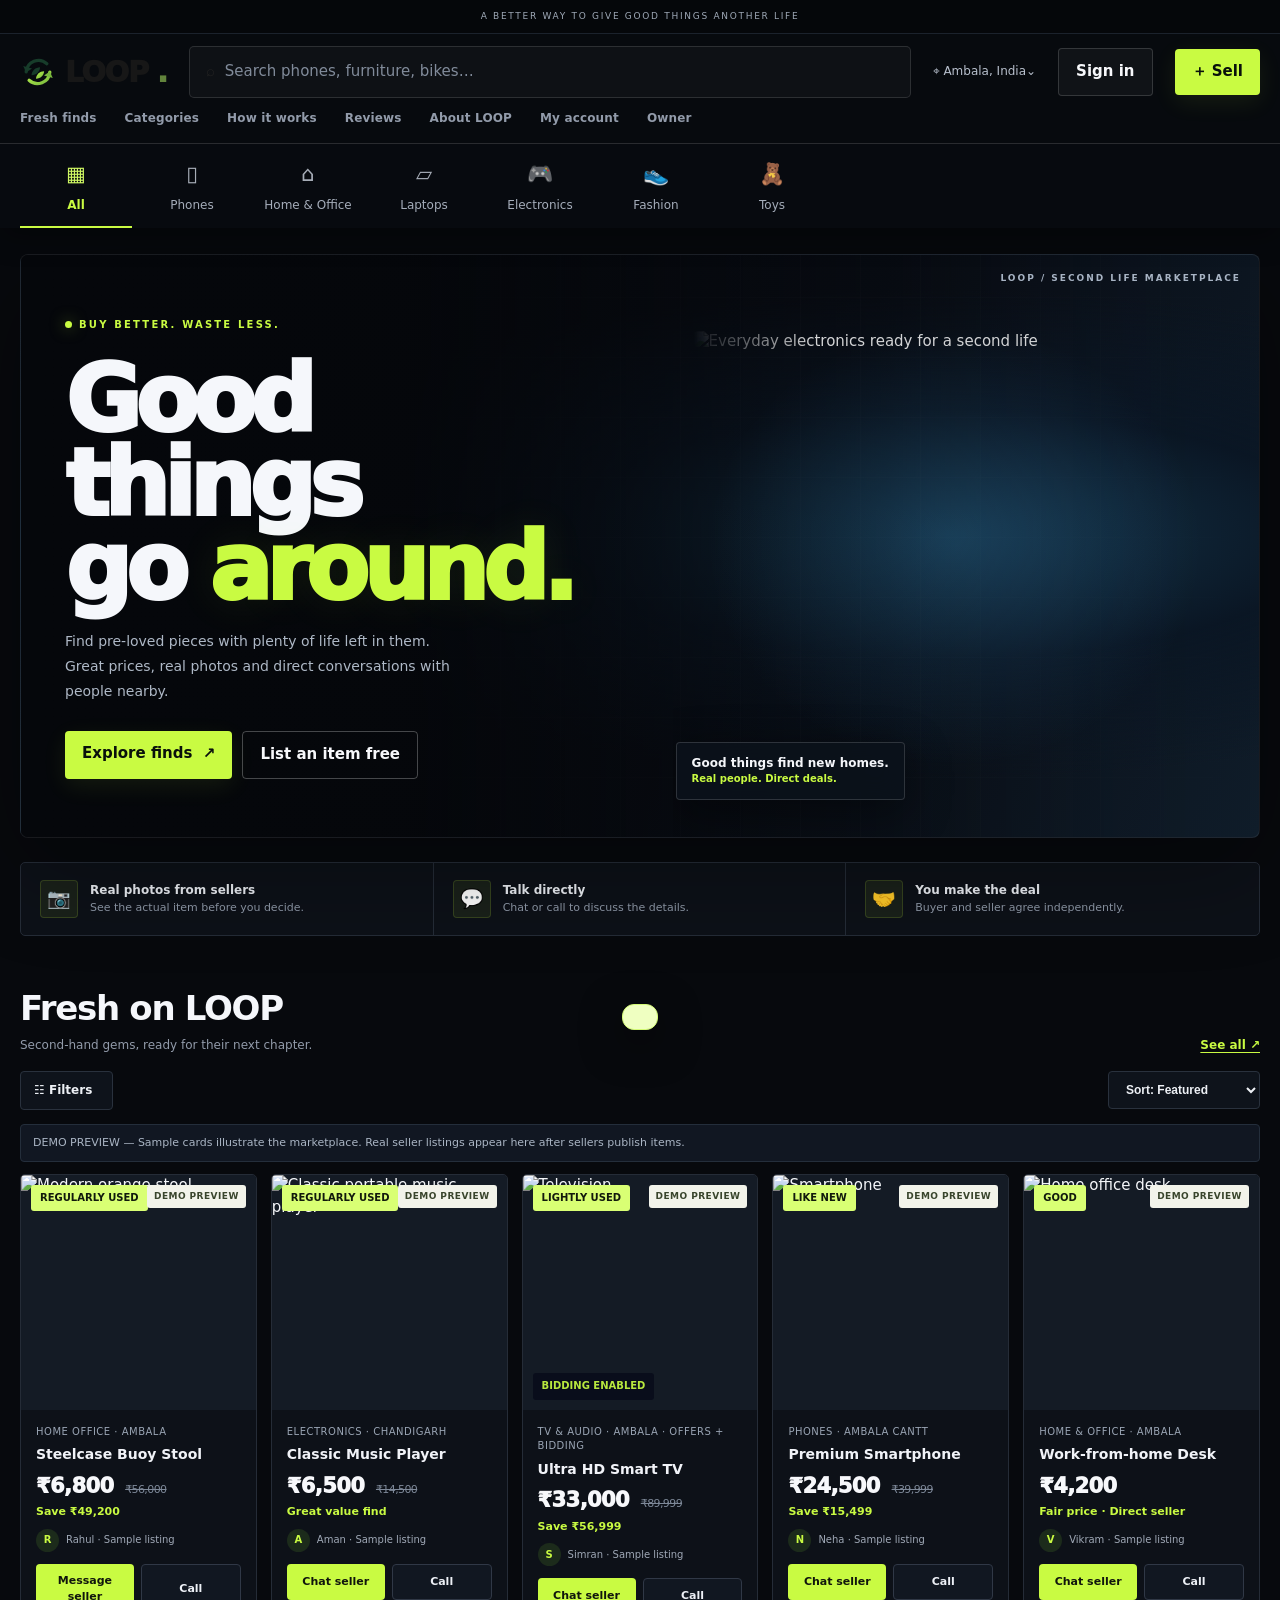
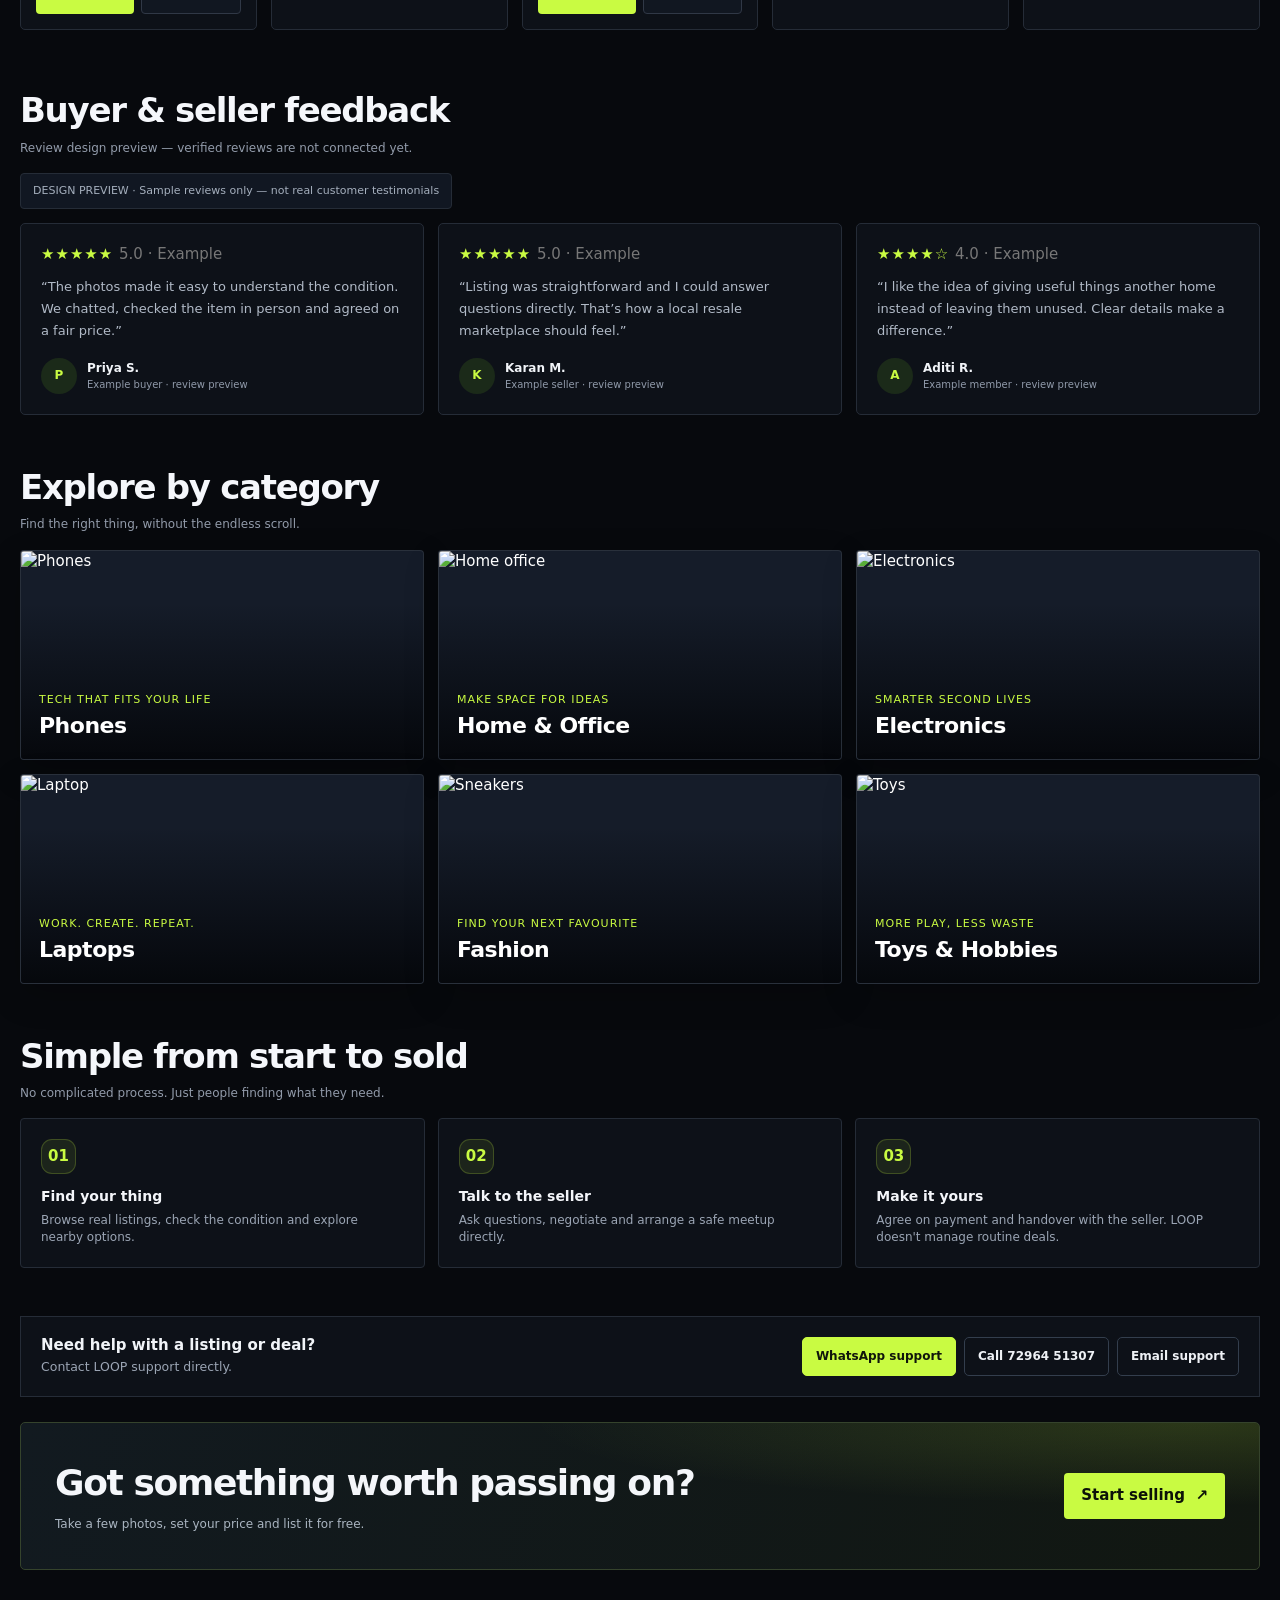
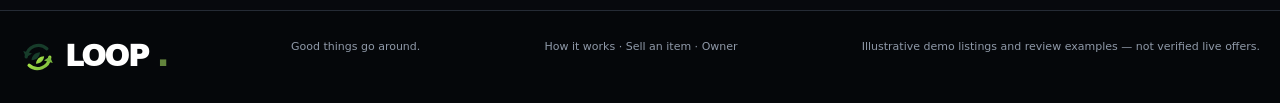
==== commit 7a533f73: "Integrate interactive 3D hero into LOOP homepage" ====
--- a/index.html
+++ b/index.html
@@ -234,7 +234,7 @@
  .trust{padding:13px}
 }
 @media(prefers-reduced-motion:reduce){html{scroll-behavior:auto}*,*:before,*:after{animation:none!important;transition:none!important}}
-</style><link rel="stylesheet" href="assets/loop-brand.css"><link rel="icon" type="image/svg+xml" href="assets/loop-mark.svg"></head><body class="loop-home">
+</style><link rel="stylesheet" href="assets/loop-3d.css"><link rel="stylesheet" href="assets/loop-brand.css"><link rel="icon" type="image/svg+xml" href="assets/loop-mark.svg"></head><body class="loop-home">
 <div class="topline">A BETTER WAY TO GIVE GOOD THINGS ANOTHER LIFE</div>
 <header class="header"><div class="wrap"><div class="headrow"><a class="brand" href="index.html"><span class="loopmark" aria-hidden="true">↻</span>loop<span>.</span></a><label class="search">⌕ <input id="search" placeholder="Search phones, furniture, bikes…"></label><div class="location">⌖ <span id="locLabel">Ambala, India</span>⌄</div><a class="btn light signin" href="auth.html">Sign in</a><a class="btn lime" href="seller.html">＋ Sell</a><button class="mobile-menu" onclick="toast('Menu: Browse · Sell · Help · My account')" aria-label="Open menu">☰</button></div><nav class="nav"><a href="#fresh">Fresh finds</a><a href="#categories">Categories</a><a href="#how">How it works</a><a href="#community">Reviews</a><a href="workflow.html">About LOOP</a><a href="account.html">My account</a><a href="admin.html">Owner</a></nav></div></header>
 <div class="categorybar"><div class="wrap categories"><a class="category active" data-filter="all" href="#fresh"><span class="emoji">▦</span>All</a><a class="category" data-filter="phones" href="#fresh"><span class="emoji">▯</span>Phones</a><a class="category" data-filter="home" href="#fresh"><span class="emoji">⌂</span>Home & Office</a><a class="category" data-filter="laptops" href="#fresh"><span class="emoji">▱</span>Laptops</a><a class="category" data-filter="electronics" href="#fresh"><span class="emoji">🎮</span>Electronics</a><a class="category" data-filter="fashion" href="#fresh"><span class="emoji">👟</span>Fashion</a><a class="category" data-filter="toys" href="#fresh"><span class="emoji">🧸</span>Toys</a></div></div>
@@ -257,4 +257,4 @@
 </main><footer class="footer"><div class="wrap footrow"><a class="brand" href="index.html"><span class="loopmark" aria-hidden="true">↻</span>loop<span>.</span></a><span>Good things go around.</span><span><a href="workflow.html">How it works</a> · <a href="seller.html">Sell an item</a> · <a href="admin.html">Owner</a></span><span>Illustrative demo listings and review examples — not verified live offers.</span></div></footer><div id="toast" class="toast"></div>
 <script>
 const toastEl=document.getElementById('toast');let timer;function toast(msg){toastEl.textContent=msg;toastEl.classList.add('show');clearTimeout(timer);timer=setTimeout(()=>toastEl.classList.remove('show'),2600)}function contact(type,name){toast(type==='chat'?'Chat with '+name+' will be available after account setup.':'Seller call will be enabled after verified contact details are connected.')}let activeCategory='all';function filter(cat){activeCategory=cat;document.querySelectorAll('.category[data-filter]').forEach(a=>a.classList.toggle('active',a.dataset.filter===cat));applyFilters()}document.querySelectorAll('[data-filter]').forEach(a=>a.addEventListener('click',()=>filter(a.dataset.filter)));document.querySelectorAll('[data-jump]').forEach(a=>a.addEventListener('click',()=>filter(a.dataset.jump)));document.getElementById('search').addEventListener('input',applyFilters);function toggleFilters(){document.getElementById('filterPanel').classList.toggle('open')}function applyFilters(){const q=document.getElementById('search').value.toLowerCase().trim(),min=Number(document.getElementById('minPrice').value)||0,max=document.getElementById('maxPrice').value===''?Infinity:Number(document.getElementById('maxPrice').value),cond=document.getElementById('conditionFilter').value;document.querySelectorAll('.product').forEach(p=>{const catOk=activeCategory==='all'||p.dataset.category===activeCategory||p.dataset.name.includes(activeCategory);const searchOk=p.dataset.name.includes(q)||p.dataset.category.includes(q);const price=Number(p.dataset.price);const priceOk=price>=min&&price<=max;const condOk=!cond||p.dataset.condition===cond;p.style.display=catOk&&searchOk&&priceOk&&condOk?'':'none'});document.getElementById('filterCount').textContent=(min>0||max<Infinity||cond)?'· active':'';sortProducts();if(window.renderLoopBanners)window.renderLoopBanners(activeCategory)}function sortProducts(){const box=document.getElementById('products'),items=[...box.querySelectorAll('.product')],mode=document.getElementById('sortSelect').value;items.sort((a,b)=>mode==='price-low'?Number(a.dataset.price)-Number(b.dataset.price):mode==='price-high'?Number(b.dataset.price)-Number(a.dataset.price):mode==='name'?a.querySelector('h3').textContent.localeCompare(b.querySelector('h3').textContent):0).forEach(p=>box.appendChild(p))}function resetFilters(){document.getElementById('minPrice').value='';document.getElementById('maxPrice').value='';document.getElementById('conditionFilter').value='';document.getElementById('search').value='';document.getElementById('sortSelect').value='featured';activeCategory='all';document.querySelectorAll('.category[data-filter]').forEach(a=>a.classList.toggle('active',a.dataset.filter==='all'));applyFilters()}function clearFilter(e){e.preventDefault();resetFilters()}
-</script><script src="assets/config.js"></script><script type="module" src="assets/marketplace.js"></script></body></html>+</script><script src="assets/config.js"></script><script type="module" src="assets/marketplace.js"></script><script type="module" src="assets/loop-3d.js"></script></body></html>
--- a/assets/loop-3d.css
+++ b/assets/loop-3d.css
@@ -0,0 +1,21 @@
+/* LOOP 3D scene */
+.loop3d-stage{position:absolute!important;inset:0;z-index:1;min-height:100%;pointer-events:auto}
+.loop3d-stage canvas{display:block;width:100%;height:100%;outline:0;touch-action:pan-y}
+.hero-visual{isolation:isolate}
+.hero-visual>img{position:relative;z-index:0}
+.hero-visual .loop3d-stage{z-index:1}
+.loop3d-hint{position:absolute;z-index:3;left:18px;top:18px;padding:7px 10px;border:1px solid #ffffff26;border-radius:3px;background:#070b11a8;color:#dbe8f5;font-size:9px;font-weight:850;letter-spacing:1.3px;backdrop-filter:blur(12px);pointer-events:none}
+.loop3d-hint i{display:inline-block;width:6px;height:6px;border-radius:50%;background:#c9fb42;margin-right:7px;box-shadow:0 0 10px #c9fb42}
+.loop3d-controls{position:absolute;z-index:4;right:18px;bottom:18px;display:flex;gap:7px}
+.loop3d-controls button{border:1px solid #ffffff30;background:#080d15d9;color:#f4f7fb;border-radius:4px;padding:9px 11px;font-size:10px;font-weight:850;backdrop-filter:blur(12px);cursor:pointer}
+.loop3d-controls button[aria-pressed="true"],.loop3d-controls button:hover{background:#c9fb42;color:#10150b;border-color:#c9fb42}
+.loop3d-live{position:absolute;z-index:3;right:20px;top:52px;color:#a8b8c9;font-size:9px;letter-spacing:1.6px;writing-mode:vertical-rl;pointer-events:none}
+.loop3d-fallback{display:none}
+.loop3d-product{position:relative;min-height:420px;background:radial-gradient(ellipse at 50% 48%,#16364a,#0a111b 65%,#080b11);border-radius:10px;overflow:hidden;border:1px solid #273340}
+.loop3d-product canvas{display:block;width:100%;height:420px;touch-action:pan-y}
+.loop3d-product .loop3d-hint{left:14px;top:14px}
+.loop3d-product .loop3d-controls{right:12px;bottom:12px}
+.loop3d-product-note{font-size:11px;color:#8793a3;margin:9px 2px 0}
+.loop3d-product .loop3d-live{right:12px;top:50px}
+@media(max-width:800px){.hero-visual .loop3d-stage{inset:0}.loop3d-hint{left:12px;top:12px}.loop3d-live{right:10px;top:45px}.loop3d-controls{right:10px;bottom:10px}.loop3d-controls button{padding:8px 9px}.loop3d-product,.loop3d-product canvas{min-height:310px;height:310px}}
+@media(prefers-reduced-motion:reduce){.loop3d-stage canvas{animation:none}}
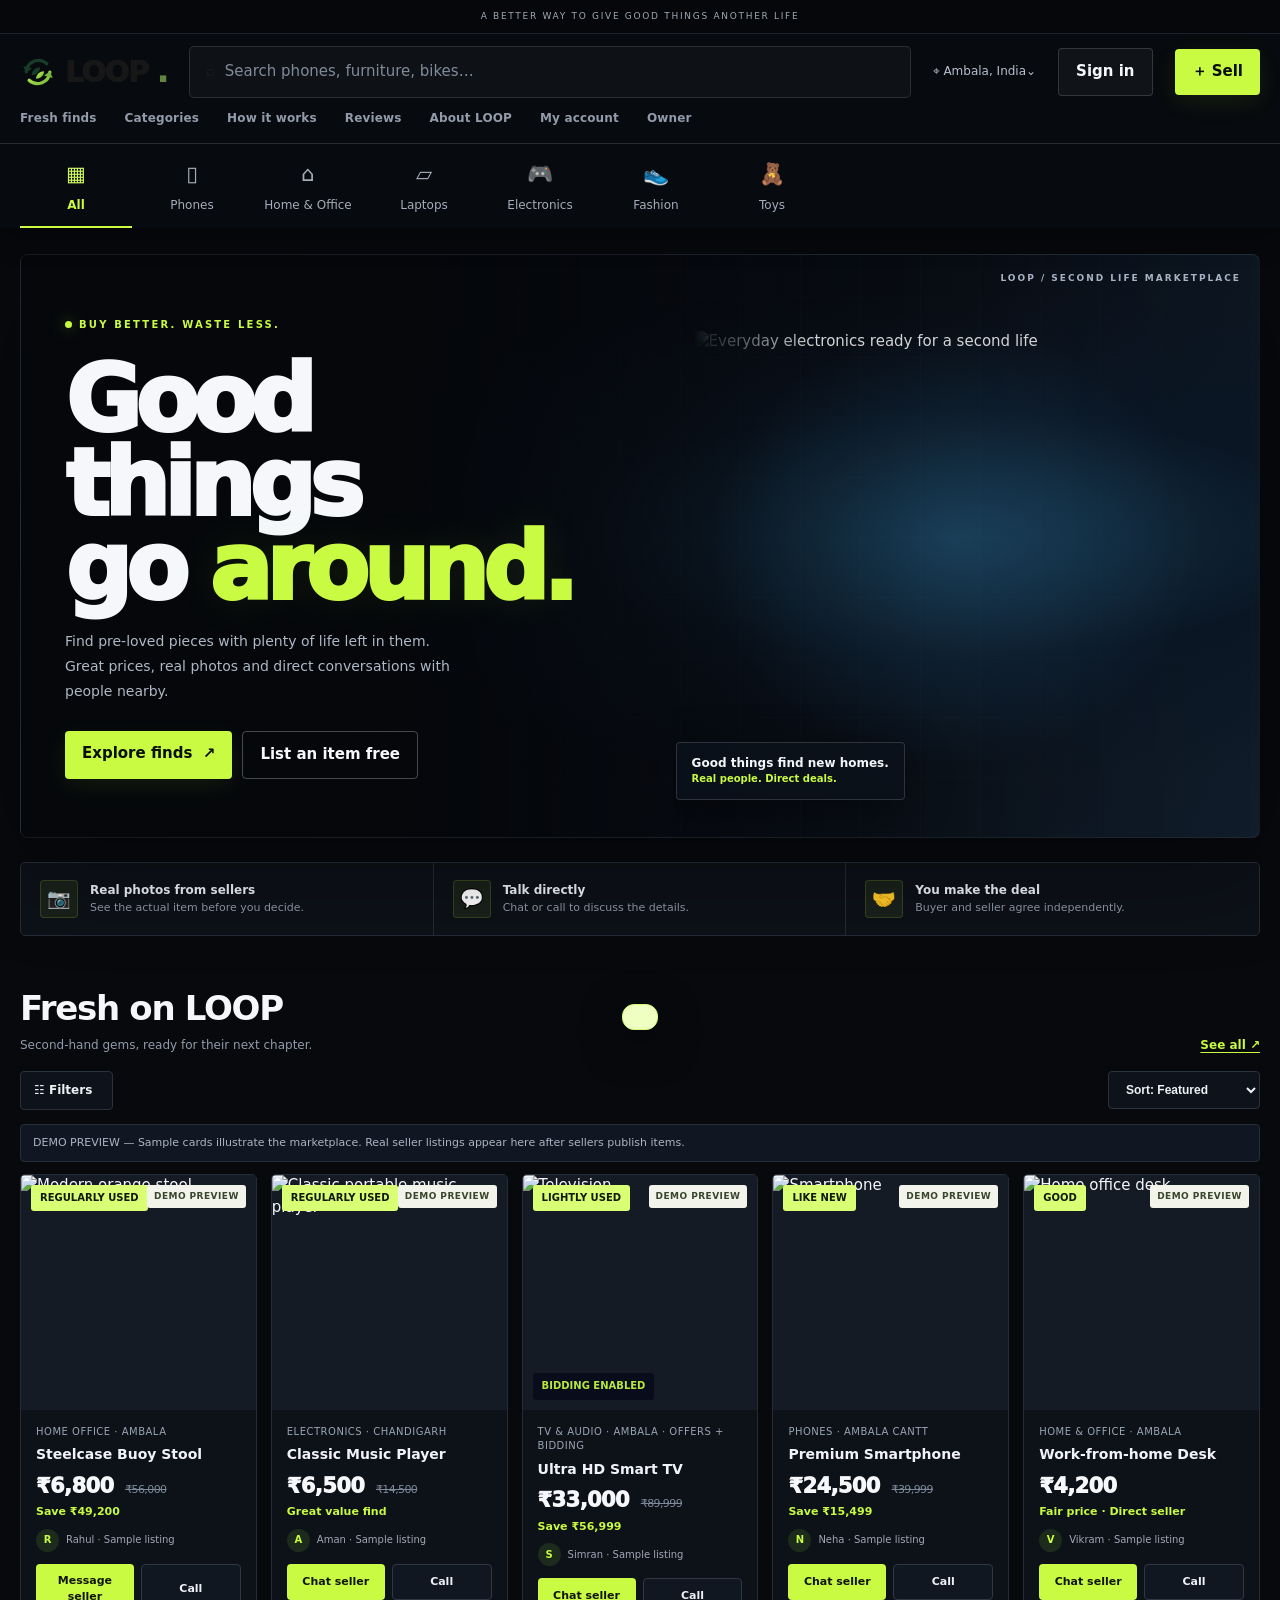
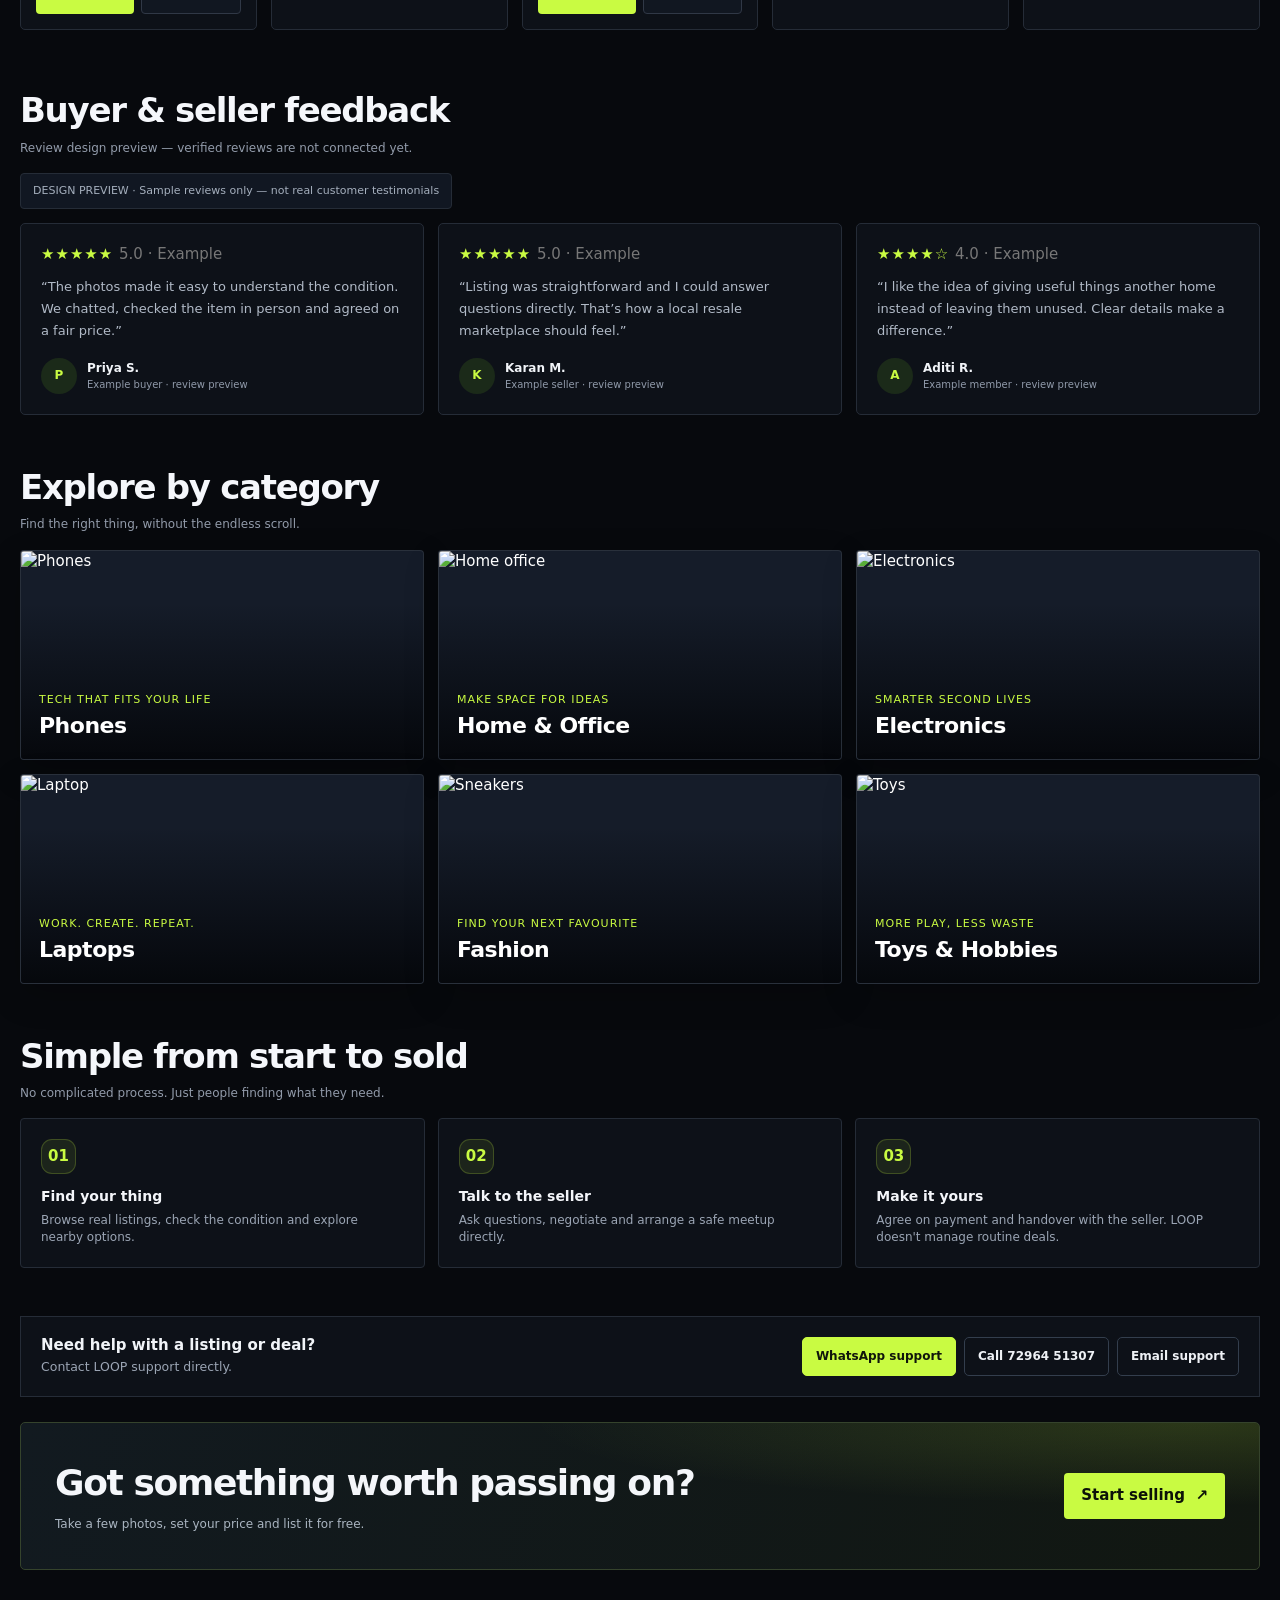
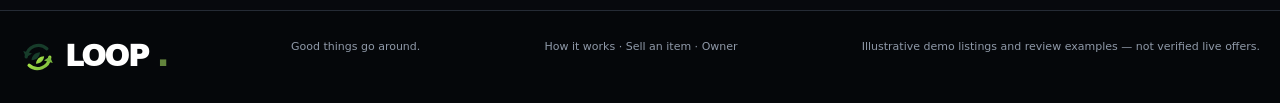
==== commit b8dcfc8f: "Remove experimental 3D viewer and restore original marketplace behavior" ====
--- a/index.html
+++ b/index.html
@@ -234,7 +234,7 @@
  .trust{padding:13px}
 }
 @media(prefers-reduced-motion:reduce){html{scroll-behavior:auto}*,*:before,*:after{animation:none!important;transition:none!important}}
-</style><link rel="stylesheet" href="assets/loop-3d.css"><link rel="stylesheet" href="assets/loop-brand.css"><link rel="icon" type="image/svg+xml" href="assets/loop-mark.svg"></head><body class="loop-home">
+</style><link rel="stylesheet" href="assets/loop-brand.css"><link rel="icon" type="image/svg+xml" href="assets/loop-mark.svg"></head><body class="loop-home">
 <div class="topline">A BETTER WAY TO GIVE GOOD THINGS ANOTHER LIFE</div>
 <header class="header"><div class="wrap"><div class="headrow"><a class="brand" href="index.html"><span class="loopmark" aria-hidden="true">↻</span>loop<span>.</span></a><label class="search">⌕ <input id="search" placeholder="Search phones, furniture, bikes…"></label><div class="location">⌖ <span id="locLabel">Ambala, India</span>⌄</div><a class="btn light signin" href="auth.html">Sign in</a><a class="btn lime" href="seller.html">＋ Sell</a><button class="mobile-menu" onclick="toast('Menu: Browse · Sell · Help · My account')" aria-label="Open menu">☰</button></div><nav class="nav"><a href="#fresh">Fresh finds</a><a href="#categories">Categories</a><a href="#how">How it works</a><a href="#community">Reviews</a><a href="workflow.html">About LOOP</a><a href="account.html">My account</a><a href="admin.html">Owner</a></nav></div></header>
 <div class="categorybar"><div class="wrap categories"><a class="category active" data-filter="all" href="#fresh"><span class="emoji">▦</span>All</a><a class="category" data-filter="phones" href="#fresh"><span class="emoji">▯</span>Phones</a><a class="category" data-filter="home" href="#fresh"><span class="emoji">⌂</span>Home & Office</a><a class="category" data-filter="laptops" href="#fresh"><span class="emoji">▱</span>Laptops</a><a class="category" data-filter="electronics" href="#fresh"><span class="emoji">🎮</span>Electronics</a><a class="category" data-filter="fashion" href="#fresh"><span class="emoji">👟</span>Fashion</a><a class="category" data-filter="toys" href="#fresh"><span class="emoji">🧸</span>Toys</a></div></div>
@@ -257,4 +257,4 @@
 </main><footer class="footer"><div class="wrap footrow"><a class="brand" href="index.html"><span class="loopmark" aria-hidden="true">↻</span>loop<span>.</span></a><span>Good things go around.</span><span><a href="workflow.html">How it works</a> · <a href="seller.html">Sell an item</a> · <a href="admin.html">Owner</a></span><span>Illustrative demo listings and review examples — not verified live offers.</span></div></footer><div id="toast" class="toast"></div>
 <script>
 const toastEl=document.getElementById('toast');let timer;function toast(msg){toastEl.textContent=msg;toastEl.classList.add('show');clearTimeout(timer);timer=setTimeout(()=>toastEl.classList.remove('show'),2600)}function contact(type,name){toast(type==='chat'?'Chat with '+name+' will be available after account setup.':'Seller call will be enabled after verified contact details are connected.')}let activeCategory='all';function filter(cat){activeCategory=cat;document.querySelectorAll('.category[data-filter]').forEach(a=>a.classList.toggle('active',a.dataset.filter===cat));applyFilters()}document.querySelectorAll('[data-filter]').forEach(a=>a.addEventListener('click',()=>filter(a.dataset.filter)));document.querySelectorAll('[data-jump]').forEach(a=>a.addEventListener('click',()=>filter(a.dataset.jump)));document.getElementById('search').addEventListener('input',applyFilters);function toggleFilters(){document.getElementById('filterPanel').classList.toggle('open')}function applyFilters(){const q=document.getElementById('search').value.toLowerCase().trim(),min=Number(document.getElementById('minPrice').value)||0,max=document.getElementById('maxPrice').value===''?Infinity:Number(document.getElementById('maxPrice').value),cond=document.getElementById('conditionFilter').value;document.querySelectorAll('.product').forEach(p=>{const catOk=activeCategory==='all'||p.dataset.category===activeCategory||p.dataset.name.includes(activeCategory);const searchOk=p.dataset.name.includes(q)||p.dataset.category.includes(q);const price=Number(p.dataset.price);const priceOk=price>=min&&price<=max;const condOk=!cond||p.dataset.condition===cond;p.style.display=catOk&&searchOk&&priceOk&&condOk?'':'none'});document.getElementById('filterCount').textContent=(min>0||max<Infinity||cond)?'· active':'';sortProducts();if(window.renderLoopBanners)window.renderLoopBanners(activeCategory)}function sortProducts(){const box=document.getElementById('products'),items=[...box.querySelectorAll('.product')],mode=document.getElementById('sortSelect').value;items.sort((a,b)=>mode==='price-low'?Number(a.dataset.price)-Number(b.dataset.price):mode==='price-high'?Number(b.dataset.price)-Number(a.dataset.price):mode==='name'?a.querySelector('h3').textContent.localeCompare(b.querySelector('h3').textContent):0).forEach(p=>box.appendChild(p))}function resetFilters(){document.getElementById('minPrice').value='';document.getElementById('maxPrice').value='';document.getElementById('conditionFilter').value='';document.getElementById('search').value='';document.getElementById('sortSelect').value='featured';activeCategory='all';document.querySelectorAll('.category[data-filter]').forEach(a=>a.classList.toggle('active',a.dataset.filter==='all'));applyFilters()}function clearFilter(e){e.preventDefault();resetFilters()}
-</script><script src="assets/config.js"></script><script type="module" src="assets/marketplace.js"></script><script type="module" src="assets/loop-3d.js"></script></body></html>+</script><script src="assets/config.js"></script><script type="module" src="assets/marketplace.js"></script></body></html>
